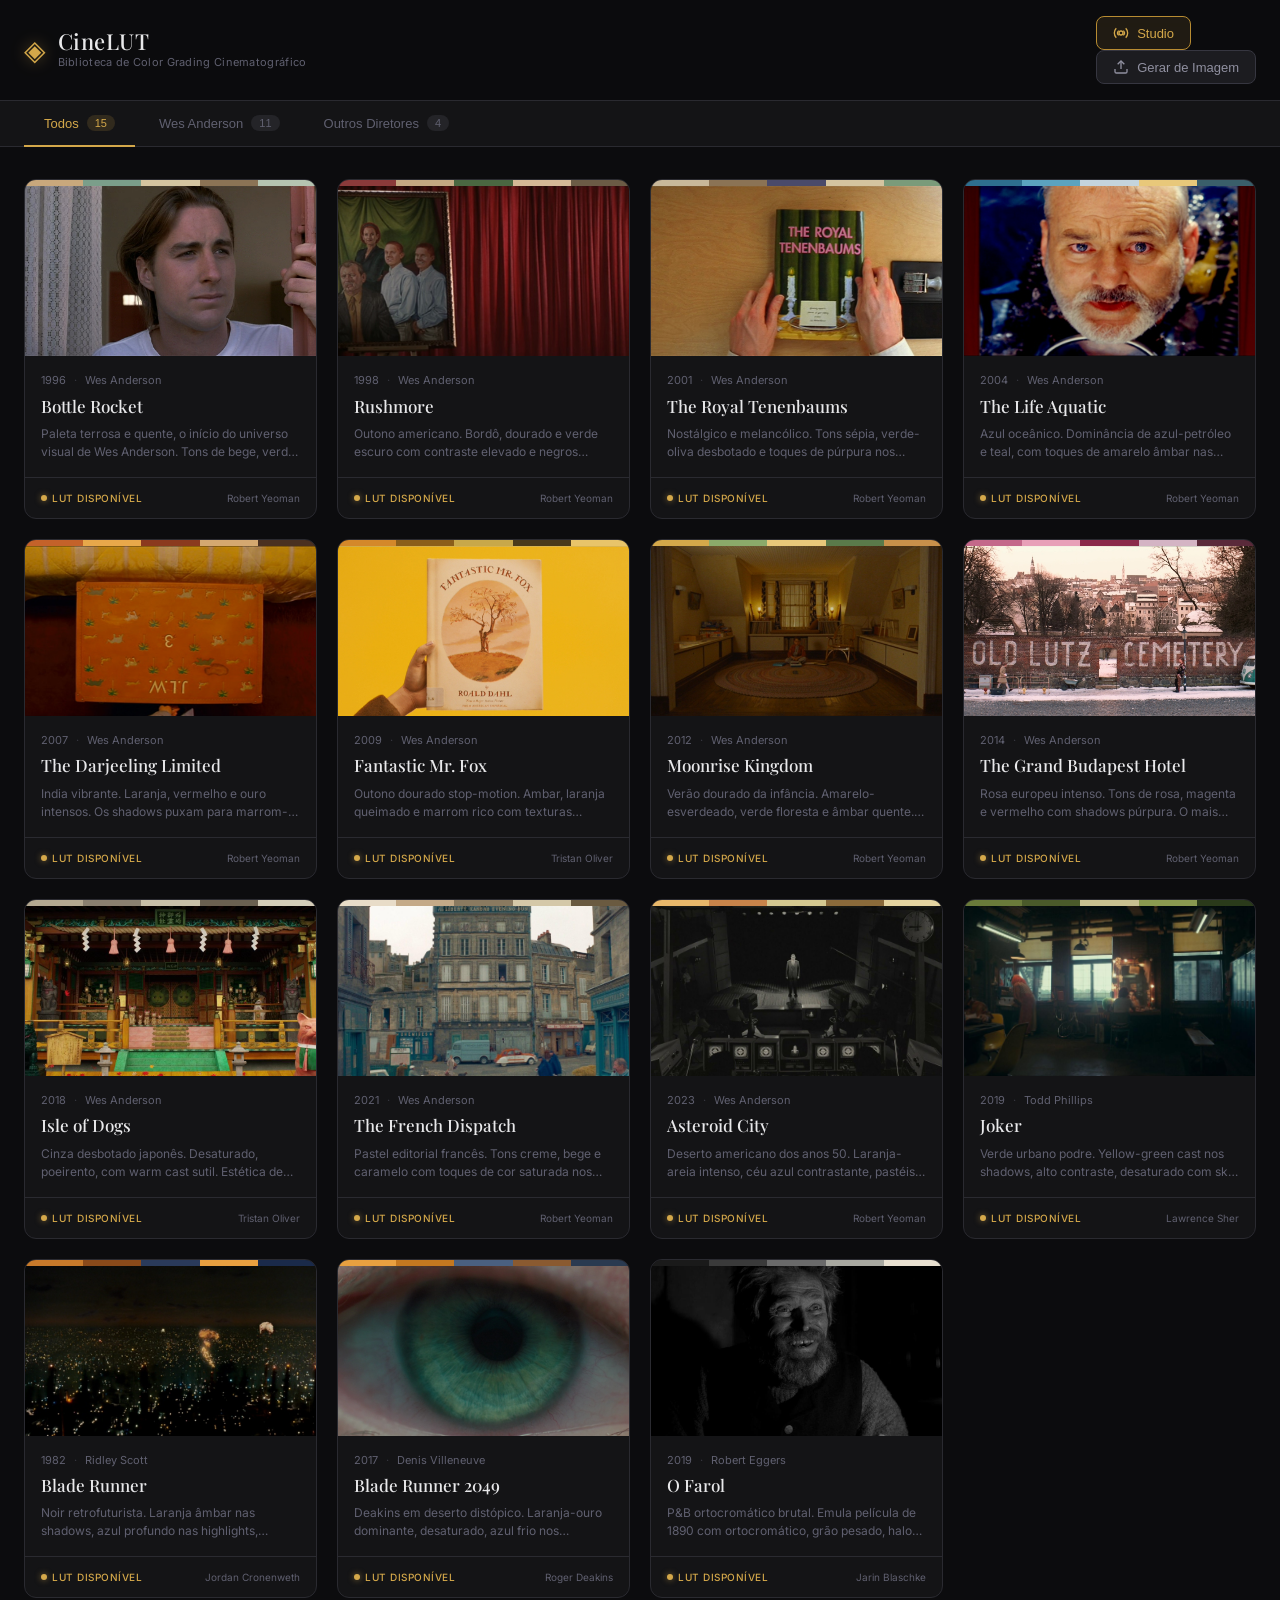
==== index.html @ 5b5d22fd "Add files via upload" ====
<!DOCTYPE html>
<html lang="pt-BR">
<head>
  <meta charset="UTF-8" />
  <meta name="viewport" content="width=device-width, initial-scale=1.0" />
  <title>CineLUT — Biblioteca de Color Grading</title>
  <link rel="preconnect" href="https://fonts.googleapis.com" />
  <link rel="preconnect" href="https://fonts.gstatic.com" crossorigin />
  <link href="https://fonts.googleapis.com/css2?family=Inter:wght@300;400;500;600&family=Playfair+Display:ital,wght@0,500;1,400&display=swap" rel="stylesheet" />
  <link rel="stylesheet" href="style.css" />
</head>
<body>

  <!-- HEADER -->
  <header class="site-header">
    <div class="header-inner">
      <div class="logo">
        <span class="logo-icon">◈</span>
        <div>
          <h1>CineLUT</h1>
          <p>Biblioteca de Color Grading Cinematográfico</p>
        </div>
      </div>
      <div class="header-actions">
        <button class="btn-studio" id="btnStudio" title="Abrir Custom Grade Studio">
          <svg width="16" height="16" viewBox="0 0 24 24" fill="none" stroke="currentColor" stroke-width="2"><circle cx="12" cy="12" r="3"/><path d="M19.07 4.93a10 10 0 0 1 0 14.14M4.93 4.93a10 10 0 0 0 0 14.14"/><path d="M15.54 8.46a5 5 0 0 1 0 7.07M8.46 8.46a5 5 0 0 0 0 7.07"/></svg>
          Studio
        </button>
        <button class="btn-upload" id="btnUpload" title="Gerar LUT a partir de imagem">
          <svg width="16" height="16" viewBox="0 0 24 24" fill="none" stroke="currentColor" stroke-width="2"><path d="M21 15v4a2 2 0 0 1-2 2H5a2 2 0 0 1-2-2v-4"/><polyline points="17 8 12 3 7 8"/><line x1="12" y1="3" x2="12" y2="15"/></svg>
          Gerar de Imagem
        </button>
      </div>
    </div>
  </header>

  <!-- FILTRO DE CATEGORIAS -->
  <nav class="cat-nav">
    <div class="cat-nav-inner">
      <button class="cat-btn active" data-cat="all">Todos <span class="count" id="count-all"></span></button>
      <button class="cat-btn" data-cat="wes-anderson">Wes Anderson <span class="count" id="count-wes-anderson"></span></button>
      <button class="cat-btn" data-cat="outros">Outros Diretores <span class="count" id="count-outros"></span></button>
    </div>
  </nav>

  <!-- GRID DE FILMES -->
  <main class="main-content">
    <div class="films-grid" id="filmsGrid"></div>
  </main>

  <!-- MODAL DE DETALHES DO FILME -->
  <div class="modal-overlay" id="modalOverlay">
    <div class="modal" id="modal">
      <button class="modal-close" id="modalClose">✕</button>

      <div class="modal-header">
        <div class="modal-meta">
          <span class="modal-year" id="modalYear"></span>
          <span class="modal-director" id="modalDirector"></span>
          <span class="modal-dp" id="modalDp"></span>
        </div>
        <h2 class="modal-title" id="modalTitle"></h2>
        <p class="modal-description" id="modalDescription"></p>
      </div>

      <div class="modal-body">
        <!-- Paleta de cores -->
        <div class="section">
          <h3 class="section-label">Paleta</h3>
          <div class="palette-strip" id="modalPalette"></div>
        </div>

        <!-- Preview do LUT -->
        <div class="section">
          <h3 class="section-label">Preview do LUT</h3>
          <div class="lut-preview-wrap">
            <canvas id="lutPreviewCanvas" width="640" height="180"></canvas>
            <p class="preview-hint">Gradiente de cor aplicado com o LUT</p>
          </div>
        </div>

        <!-- Stills -->
        <div class="section" id="stillsSection">
          <h3 class="section-label">Stills de Referência</h3>
          <div class="stills-grid" id="modalStills"></div>
          <label class="add-still-btn" id="addStillLabel">
            <svg width="14" height="14" viewBox="0 0 24 24" fill="none" stroke="currentColor" stroke-width="2"><line x1="12" y1="5" x2="12" y2="19"/><line x1="5" y1="12" x2="19" y2="12"/></svg>
            Adicionar Still
            <input type="file" id="addStillInput" accept="image/*" multiple style="display:none"/>
          </label>
        </div>

        <!-- Efeitos recomendados -->
        <div class="section" id="effectsSection" style="display:none">
          <h3 class="section-label">Efeitos Recomendados no Final Cut Pro</h3>
          <p class="effects-note">O LUT cuida das cores. Aplique esses efeitos por cima no FCP para replicar o look completo:</p>
          <div class="effects-list" id="modalEffects"></div>
        </div>

        <!-- Referência de vídeo -->
        <div class="section">
          <h3 class="section-label">Referência de Vídeo</h3>
          <a class="video-ref-link" id="modalVideoRef" href="#" target="_blank" rel="noopener">
            <svg width="16" height="16" viewBox="0 0 24 24" fill="none" stroke="currentColor" stroke-width="2"><polygon points="5 3 19 12 5 21 5 3"/></svg>
            Ver trailer / referência
          </a>
        </div>
      </div>

      <!-- Download -->
      <div class="modal-footer">
        <a class="btn-download" id="modalDownload" href="#" download>
          <svg width="16" height="16" viewBox="0 0 24 24" fill="none" stroke="currentColor" stroke-width="2"><path d="M21 15v4a2 2 0 0 1-2 2H5a2 2 0 0 1-2-2v-4"/><polyline points="7 10 12 15 17 10"/><line x1="12" y1="15" x2="12" y2="3"/></svg>
          Baixar LUT (.cube)
        </a>
        <p class="download-hint">Compatível com Final Cut Pro, DaVinci Resolve, Premiere Pro</p>
      </div>
    </div>
  </div>

  <!-- MODAL DE UPLOAD DE IMAGEM -->
  <div class="modal-overlay" id="uploadOverlay">
    <div class="modal modal-upload" id="uploadModal">
      <button class="modal-close" id="uploadClose">✕</button>
      <h2 class="modal-title">Gerar LUT de Imagem</h2>
      <p class="modal-description">Suba uma imagem de referência e gere um LUT baseado nas cores dela.</p>

      <div class="upload-zone" id="uploadZone">
        <svg width="40" height="40" viewBox="0 0 24 24" fill="none" stroke="currentColor" stroke-width="1.5"><path d="M21 15v4a2 2 0 0 1-2 2H5a2 2 0 0 1-2-2v-4"/><polyline points="17 8 12 3 7 8"/><line x1="12" y1="3" x2="12" y2="15"/></svg>
        <p>Arraste uma imagem ou <label class="inline-link" for="uploadInput">clique aqui</label></p>
        <input type="file" id="uploadInput" accept="image/*" style="display:none"/>
      </div>

      <div class="upload-preview" id="uploadPreview" style="display:none">
        <img id="uploadImg" alt="Referência" />
        <canvas id="uploadCanvas" width="400" height="100" style="display:none"></canvas>
        <div class="upload-info">
          <div class="palette-strip" id="uploadPalette"></div>
          <p class="upload-palette-label">Paleta extraída da imagem</p>
        </div>
      </div>

      <div class="upload-footer" id="uploadFooter" style="display:none">
        <input type="text" class="name-input" id="uploadName" placeholder="Nome do LUT (ex: meu-filme)" />
        <button class="btn-download" id="btnGenerateCustom">
          <svg width="16" height="16" viewBox="0 0 24 24" fill="none" stroke="currentColor" stroke-width="2"><path d="M21 15v4a2 2 0 0 1-2 2H5a2 2 0 0 1-2-2v-4"/><polyline points="7 10 12 15 17 10"/><line x1="12" y1="15" x2="12" y2="3"/></svg>
          Gerar e Baixar LUT
        </button>
      </div>
    </div>
  </div>

  <!-- ═══════════════════════════════════════════════════════════════
       CUSTOM GRADE STUDIO MODAL
       ═══════════════════════════════════════════════════════════════ -->
  <div class="modal-overlay" id="studioOverlay">
    <div class="modal modal-studio" id="studioModal">

      <!-- Close -->
      <button class="modal-close" id="studioClose">✕</button>

      <!-- Studio Header -->
      <div class="studio-header">
        <div class="studio-title-row">
          <span class="studio-icon">◈</span>
          <div>
            <h2 class="studio-title">Custom Grade Studio</h2>
            <p class="studio-subtitle">Crie seu próprio look cinematográfico</p>
          </div>
        </div>
      </div>

      <!-- Two-column body -->
      <div class="studio-body">

        <!-- ── LEFT: Canvas Preview (45%) ────────────────────────── -->
        <div class="studio-left">
          <div class="studio-preview-header">
            <div class="studio-view-tabs">
              <button class="studio-tab active" data-view="after">Graded</button>
              <button class="studio-tab" data-view="before">Original</button>
              <button class="studio-tab" data-view="split">Split</button>
            </div>
          </div>

          <div class="studio-canvas-wrap" id="studioCanvasWrap">
            <!-- Upload prompt shown before image -->
            <div class="studio-upload-prompt" id="studioUploadPrompt">
              <svg width="48" height="48" viewBox="0 0 24 24" fill="none" stroke="currentColor" stroke-width="1.2"><rect x="3" y="3" width="18" height="18" rx="2"/><circle cx="8.5" cy="8.5" r="1.5"/><polyline points="21 15 16 10 5 21"/></svg>
              <p>Faça upload de um frame de vídeo</p>
              <label class="studio-upload-btn" for="studioImageInput">Escolher Imagem</label>
              <input type="file" id="studioImageInput" accept="image/*" style="display:none"/>
            </div>

            <!-- Canvas (hidden until image loaded) -->
            <canvas id="studioCanvas" style="display:none"></canvas>

            <!-- Split drag handle -->
            <div class="studio-split-handle" id="studioSplitHandle" style="display:none">
              <div class="studio-split-line"></div>
              <div class="studio-split-grip">
                <svg width="14" height="14" viewBox="0 0 24 24" fill="none" stroke="currentColor" stroke-width="2"><line x1="5" y1="12" x2="19" y2="12"/><polyline points="12 5 19 12 12 19"/><polyline points="12 5 5 12 12 19"/></svg>
              </div>
            </div>
          </div>

          <!-- Change image link -->
          <div class="studio-change-row" id="studioChangeRow" style="display:none">
            <label class="studio-change-link" for="studioImageInput">
              <svg width="12" height="12" viewBox="0 0 24 24" fill="none" stroke="currentColor" stroke-width="2"><path d="M21 15v4a2 2 0 0 1-2 2H5a2 2 0 0 1-2-2v-4"/><polyline points="17 8 12 3 7 8"/><line x1="12" y1="3" x2="12" y2="15"/></svg>
              Trocar imagem
            </label>
            <span class="studio-image-name" id="studioImageName"></span>
          </div>
        </div>

        <!-- ── RIGHT: Controls Panel (55%) ───────────────────────── -->
        <div class="studio-right" id="studioRight">

          <!-- 1. Description -->
          <div class="studio-section">
            <div class="studio-section-label">Descreva o Look</div>
            <div class="studio-desc-row">
              <textarea
                id="studioDescInput"
                class="studio-textarea"
                placeholder='Ex: "quero tons quentes dourados com sombras frias e levemente desaturado"'
                rows="3"
              ></textarea>
              <button class="studio-analyze-btn" id="studioAnalyzeBtn">
                <svg width="14" height="14" viewBox="0 0 24 24" fill="none" stroke="currentColor" stroke-width="2"><circle cx="11" cy="11" r="8"/><path d="m21 21-4.35-4.35"/></svg>
                Analisar
              </button>
            </div>
            <div class="studio-analysis-tags" id="studioAnalysisTags" style="display:none"></div>
          </div>

          <!-- 2. Color Sliders -->
          <div class="studio-section">
            <div class="studio-section-label">Parâmetros de Cor</div>
            <div class="studio-sliders" id="studioSliders">
              <!-- Temperatura -->
              <div class="studio-slider-row">
                <div class="studio-slider-header">
                  <span class="studio-slider-label">Temperatura</span>
                  <span class="studio-slider-value" id="val-temperature">0.0</span>
                </div>
                <div class="studio-slider-track">
                  <div class="studio-slider-gradient" style="background: linear-gradient(to right, #4a8fff, #888, #ff8833)"></div>
                  <input type="range" class="studio-range" id="sl-temperature" min="-1" max="1" step="0.01" value="0" />
                </div>
              </div>
              <!-- Tint -->
              <div class="studio-slider-row">
                <div class="studio-slider-header">
                  <span class="studio-slider-label">Tint</span>
                  <span class="studio-slider-value" id="val-tint">0.0</span>
                </div>
                <div class="studio-slider-track">
                  <div class="studio-slider-gradient" style="background: linear-gradient(to right, #cc44cc, #888, #44cc88)"></div>
                  <input type="range" class="studio-range" id="sl-tint" min="-1" max="1" step="0.01" value="0" />
                </div>
              </div>
              <!-- Saturação -->
              <div class="studio-slider-row">
                <div class="studio-slider-header">
                  <span class="studio-slider-label">Saturação</span>
                  <span class="studio-slider-value" id="val-saturation">1.0</span>
                </div>
                <div class="studio-slider-track">
                  <div class="studio-slider-gradient" style="background: linear-gradient(to right, #777, #aaa, #ff4444)"></div>
                  <input type="range" class="studio-range" id="sl-saturation" min="0" max="2" step="0.01" value="1" />
                </div>
              </div>
              <!-- Contraste -->
              <div class="studio-slider-row">
                <div class="studio-slider-header">
                  <span class="studio-slider-label">Contraste</span>
                  <span class="studio-slider-value" id="val-contrast">0.0</span>
                </div>
                <div class="studio-slider-track">
                  <div class="studio-slider-gradient" style="background: linear-gradient(to right, #555, #888, #fff)"></div>
                  <input type="range" class="studio-range" id="sl-contrast" min="-1" max="1" step="0.01" value="0" />
                </div>
              </div>
              <!-- Exposição -->
              <div class="studio-slider-row">
                <div class="studio-slider-header">
                  <span class="studio-slider-label">Exposição</span>
                  <span class="studio-slider-value" id="val-exposure">0.0</span>
                </div>
                <div class="studio-slider-track">
                  <div class="studio-slider-gradient" style="background: linear-gradient(to right, #111, #555, #fff)"></div>
                  <input type="range" class="studio-range" id="sl-exposure" min="-2" max="2" step="0.01" value="0" />
                </div>
              </div>
            </div>
          </div>

          <!-- 3. Effects -->
          <div class="studio-section">
            <div class="studio-section-label">Efeitos</div>
            <div class="studio-effects-grid" id="studioEffectsGrid">
              <!-- Rendered by JS -->
            </div>
          </div>

          <!-- 4. FCP Recipe -->
          <div class="studio-section">
            <div class="studio-section-label">Receita FCP</div>
            <div class="studio-recipe-card" id="studioRecipeCard">
              <div class="studio-recipe-lut-row">
                <span class="studio-recipe-icon">🎬</span>
                <div>
                  <div class="studio-recipe-path">Aplicar LUT → Efeitos de Cor → LUT Personalizado</div>
                  <div class="studio-recipe-value">
                    <span id="recipeFileName">meu-grade.cube</span> | Intensidade: 100%
                  </div>
                </div>
              </div>
              <div class="studio-recipe-divider"></div>
              <div id="studioRecipeEffects">
                <p class="studio-recipe-empty">Ative efeitos acima para ver a receita completa.</p>
              </div>
            </div>
          </div>

          <!-- 5. Footer actions -->
          <div class="studio-footer">
            <div class="studio-footer-left">
              <input
                type="text"
                class="name-input"
                id="studioLutName"
                placeholder="Nome do LUT (ex: meu-grade)"
                value="meu-grade"
              />
            </div>
            <div class="studio-footer-right">
              <button class="studio-btn-secondary" id="studioCopyRecipe">
                <svg width="14" height="14" viewBox="0 0 24 24" fill="none" stroke="currentColor" stroke-width="2"><rect x="9" y="9" width="13" height="13" rx="2"/><path d="M5 15H4a2 2 0 0 1-2-2V4a2 2 0 0 1 2-2h9a2 2 0 0 1 2 2v1"/></svg>
                Copiar Receita
              </button>
              <button class="btn-download" id="studioDownloadLut">
                <svg width="14" height="14" viewBox="0 0 24 24" fill="none" stroke="currentColor" stroke-width="2"><path d="M21 15v4a2 2 0 0 1-2 2H5a2 2 0 0 1-2-2v-4"/><polyline points="7 10 12 15 17 10"/><line x1="12" y1="15" x2="12" y2="3"/></svg>
                Baixar LUT .cube
              </button>
            </div>
          </div>

        </div><!-- /studio-right -->
      </div><!-- /studio-body -->
    </div><!-- /modal-studio -->
  </div><!-- /studioOverlay -->

  <script src="data.js"></script>
  <script src="app.js"></script>
</body>
</html>
---- style.css ----
/* ─────────────────────────────────────────────────────────────────
   CineLUT — Estilos
   ───────────────────────────────────────────────────────────────── */

*, *::before, *::after { box-sizing: border-box; margin: 0; padding: 0; }

:root {
  --bg:        #0c0c0e;
  --surface:   #141416;
  --surface2:  #1c1c20;
  --surface3:  #242428;
  --border:    #2a2a30;
  --border2:   #363640;
  --text:      #e8e8ea;
  --text2:     #9090a0;
  --text3:     #606070;
  --accent:    #d4a84a;
  --accent2:   #b88c32;
  --red:       #c05050;
  --radius:    12px;
  --radius-sm: 8px;
  --transition: 0.18s ease;
}

html { scroll-behavior: smooth; }

body {
  background: var(--bg);
  color: var(--text);
  font-family: 'Inter', system-ui, sans-serif;
  font-size: 14px;
  line-height: 1.6;
  min-height: 100vh;
}

/* ── HEADER ─────────────────────────────────────────────────────── */
.site-header {
  position: sticky;
  top: 0;
  z-index: 100;
  background: rgba(12,12,14,0.92);
  backdrop-filter: blur(16px);
  border-bottom: 1px solid var(--border);
}

.header-inner {
  max-width: 1280px;
  margin: 0 auto;
  padding: 16px 24px;
  display: flex;
  align-items: center;
  justify-content: space-between;
  gap: 16px;
}

.logo {
  display: flex;
  align-items: center;
  gap: 12px;
}

.logo-icon {
  font-size: 28px;
  color: var(--accent);
  line-height: 1;
  filter: drop-shadow(0 0 8px rgba(212,168,74,0.4));
}

.logo h1 {
  font-family: 'Playfair Display', serif;
  font-size: 22px;
  font-weight: 500;
  letter-spacing: 0.5px;
  color: var(--text);
  line-height: 1.1;
}

.logo p {
  font-size: 11px;
  color: var(--text3);
  letter-spacing: 0.3px;
  margin-top: 1px;
}

.btn-upload {
  display: flex;
  align-items: center;
  gap: 8px;
  padding: 8px 16px;
  border-radius: var(--radius-sm);
  border: 1px solid var(--border2);
  background: var(--surface2);
  color: var(--text2);
  font-size: 13px;
  cursor: pointer;
  transition: all var(--transition);
}

.btn-upload:hover {
  border-color: var(--accent);
  color: var(--accent);
  background: rgba(212,168,74,0.06);
}

/* ── NAV CATEGORIAS ─────────────────────────────────────────────── */
.cat-nav {
  border-bottom: 1px solid var(--border);
  background: var(--surface);
}

.cat-nav-inner {
  max-width: 1280px;
  margin: 0 auto;
  padding: 0 24px;
  display: flex;
  gap: 4px;
}

.cat-btn {
  padding: 14px 20px;
  background: none;
  border: none;
  border-bottom: 2px solid transparent;
  color: var(--text3);
  font-size: 13px;
  font-weight: 500;
  cursor: pointer;
  transition: all var(--transition);
  display: flex;
  align-items: center;
  gap: 8px;
  white-space: nowrap;
  margin-bottom: -1px;
}

.cat-btn:hover {
  color: var(--text2);
}

.cat-btn.active {
  color: var(--accent);
  border-bottom-color: var(--accent);
}

.count {
  background: var(--surface3);
  border-radius: 20px;
  padding: 2px 8px;
  font-size: 11px;
  color: var(--text3);
}

.cat-btn.active .count {
  background: rgba(212,168,74,0.15);
  color: var(--accent);
}

/* ── GRID DE FILMES ─────────────────────────────────────────────── */
.main-content {
  max-width: 1280px;
  margin: 0 auto;
  padding: 32px 24px 64px;
}

.films-grid {
  display: grid;
  grid-template-columns: repeat(auto-fill, minmax(280px, 1fr));
  gap: 20px;
}

/* ── CARD DO FILME ──────────────────────────────────────────────── */
.film-card {
  background: var(--surface);
  border: 1px solid var(--border);
  border-radius: var(--radius);
  overflow: hidden;
  cursor: pointer;
  transition: all 0.22s ease;
  position: relative;
}

.film-card:hover {
  border-color: var(--border2);
  transform: translateY(-3px);
  box-shadow: 0 12px 40px rgba(0,0,0,0.5);
}

.film-card:hover .card-overlay {
  opacity: 1;
}

/* Barra de paleta no topo do card */
.card-palette {
  display: flex;
  height: 6px;
}

.card-palette span {
  flex: 1;
}

/* Still do card (ou gradient placeholder) */
.card-still {
  width: 100%;
  height: 170px;
  object-fit: cover;
  display: block;
  background: var(--surface2);
}

.card-still-placeholder {
  width: 100%;
  height: 170px;
  display: flex;
  align-items: center;
  justify-content: center;
  font-size: 11px;
  color: var(--text3);
  letter-spacing: 0.5px;
  position: relative;
  overflow: hidden;
}

.card-still-placeholder::before {
  content: '';
  position: absolute;
  inset: 0;
  background: var(--gradient);
  opacity: 0.35;
}

.card-still-placeholder span {
  position: relative;
  z-index: 1;
}

/* Overlay hover */
.card-overlay {
  position: absolute;
  top: 6px; /* abaixo da paleta */
  left: 0; right: 0;
  height: 170px;
  background: rgba(0,0,0,0.45);
  display: flex;
  align-items: center;
  justify-content: center;
  opacity: 0;
  transition: opacity var(--transition);
}

.card-overlay-text {
  border: 1px solid rgba(255,255,255,0.4);
  padding: 8px 20px;
  border-radius: 20px;
  font-size: 12px;
  color: white;
  letter-spacing: 0.5px;
}

/* Info do card */
.card-info {
  padding: 16px;
}

.card-year-dir {
  display: flex;
  align-items: center;
  gap: 8px;
  font-size: 11px;
  color: var(--text3);
  margin-bottom: 6px;
}

.card-year-dir .dot { color: var(--border2); }

.card-title {
  font-family: 'Playfair Display', serif;
  font-size: 17px;
  font-weight: 500;
  color: var(--text);
  margin-bottom: 8px;
  line-height: 1.25;
}

.card-desc {
  font-size: 12px;
  color: var(--text3);
  line-height: 1.5;
  display: -webkit-box;
  -webkit-line-clamp: 2;
  -webkit-box-orient: vertical;
  overflow: hidden;
}

.card-footer {
  padding: 12px 16px;
  border-top: 1px solid var(--border);
  display: flex;
  align-items: center;
  justify-content: space-between;
}

.card-lut-badge {
  font-size: 10px;
  color: var(--accent);
  letter-spacing: 0.5px;
  font-weight: 500;
  display: flex;
  align-items: center;
  gap: 5px;
}

.card-lut-badge::before {
  content: '';
  width: 6px; height: 6px;
  border-radius: 50%;
  background: var(--accent);
  box-shadow: 0 0 6px rgba(212,168,74,0.6);
}

.card-dp {
  font-size: 10px;
  color: var(--text3);
}

/* ── MODAL ──────────────────────────────────────────────────────── */
.modal-overlay {
  position: fixed;
  inset: 0;
  background: rgba(0,0,0,0.8);
  backdrop-filter: blur(8px);
  z-index: 200;
  display: flex;
  align-items: center;
  justify-content: center;
  padding: 20px;
  opacity: 0;
  pointer-events: none;
  transition: opacity 0.2s ease;
}

.modal-overlay.open {
  opacity: 1;
  pointer-events: all;
}

.modal {
  background: var(--surface);
  border: 1px solid var(--border2);
  border-radius: 16px;
  width: 100%;
  max-width: 720px;
  max-height: 90vh;
  overflow-y: auto;
  position: relative;
  transform: translateY(20px) scale(0.98);
  transition: transform 0.22s ease;
}

.modal-overlay.open .modal {
  transform: translateY(0) scale(1);
}

.modal::-webkit-scrollbar { width: 4px; }
.modal::-webkit-scrollbar-track { background: transparent; }
.modal::-webkit-scrollbar-thumb { background: var(--border2); border-radius: 2px; }

.modal-close {
  position: sticky;
  top: 16px;
  left: calc(100% - 52px);
  float: right;
  width: 36px; height: 36px;
  border-radius: 50%;
  border: 1px solid var(--border2);
  background: var(--surface2);
  color: var(--text3);
  font-size: 14px;
  cursor: pointer;
  display: flex;
  align-items: center;
  justify-content: center;
  z-index: 10;
  margin: 16px 16px 0 0;
  flex-shrink: 0;
  transition: all var(--transition);
}

.modal-close:hover {
  color: var(--text);
  border-color: var(--text3);
}

.modal-header {
  padding: 20px 28px 24px;
  border-bottom: 1px solid var(--border);
}

.modal-meta {
  display: flex;
  align-items: center;
  gap: 12px;
  font-size: 11px;
  color: var(--text3);
  margin-bottom: 10px;
}

.modal-meta span { display: flex; align-items: center; gap: 4px; }
.modal-meta span:not(:last-child)::after { content: '·'; color: var(--border2); margin-left: 12px; }

.modal-title {
  font-family: 'Playfair Display', serif;
  font-size: 26px;
  font-weight: 500;
  color: var(--text);
  margin-bottom: 10px;
  line-height: 1.2;
}

.modal-description {
  font-size: 13px;
  color: var(--text2);
  line-height: 1.65;
}

.modal-body {
  padding: 0 28px;
}

.section {
  padding: 24px 0;
  border-bottom: 1px solid var(--border);
}

.section:last-child { border-bottom: none; }

.section-label {
  font-size: 10px;
  font-weight: 600;
  letter-spacing: 1.2px;
  text-transform: uppercase;
  color: var(--text3);
  margin-bottom: 14px;
}

/* Paleta */
.palette-strip {
  display: flex;
  height: 52px;
  border-radius: var(--radius-sm);
  overflow: hidden;
  border: 1px solid var(--border);
}

.palette-strip span {
  flex: 1;
  transition: flex 0.2s ease;
}

.palette-strip span:hover { flex: 2; }

/* Preview do LUT */
.lut-preview-wrap {
  border-radius: var(--radius-sm);
  overflow: hidden;
  border: 1px solid var(--border);
}

#lutPreviewCanvas {
  display: block;
  width: 100%;
  height: auto;
}

.preview-hint {
  font-size: 11px;
  color: var(--text3);
  text-align: center;
  padding: 8px;
  background: var(--surface2);
  border-top: 1px solid var(--border);
}

/* Stills */
.stills-grid {
  display: grid;
  grid-template-columns: repeat(3, 1fr);
  gap: 10px;
  margin-bottom: 12px;
}

.stills-grid img {
  width: 100%;
  aspect-ratio: 16/9;
  object-fit: cover;
  border-radius: var(--radius-sm);
  border: 1px solid var(--border);
}

.add-still-btn {
  display: inline-flex;
  align-items: center;
  gap: 6px;
  font-size: 12px;
  color: var(--text3);
  cursor: pointer;
  padding: 8px 14px;
  border: 1px dashed var(--border2);
  border-radius: var(--radius-sm);
  transition: all var(--transition);
}

.add-still-btn:hover {
  color: var(--accent);
  border-color: var(--accent);
}

/* Link de vídeo */
.video-ref-link {
  display: inline-flex;
  align-items: center;
  gap: 10px;
  padding: 12px 18px;
  border-radius: var(--radius-sm);
  border: 1px solid var(--border2);
  color: var(--text2);
  text-decoration: none;
  font-size: 13px;
  transition: all var(--transition);
  background: var(--surface2);
}

.video-ref-link:hover {
  border-color: var(--accent);
  color: var(--accent);
  background: rgba(212,168,74,0.06);
}

/* Modal footer / download */
.modal-footer {
  padding: 24px 28px;
  border-top: 1px solid var(--border);
  display: flex;
  align-items: center;
  gap: 16px;
  background: var(--surface2);
  border-radius: 0 0 16px 16px;
}

.btn-download {
  display: inline-flex;
  align-items: center;
  gap: 8px;
  padding: 12px 24px;
  background: var(--accent);
  color: #1a1200;
  border-radius: var(--radius-sm);
  font-size: 13px;
  font-weight: 600;
  text-decoration: none;
  cursor: pointer;
  border: none;
  transition: all var(--transition);
  white-space: nowrap;
}

.btn-download:hover {
  background: #e8be5e;
  transform: translateY(-1px);
  box-shadow: 0 4px 16px rgba(212,168,74,0.3);
}

.download-hint {
  font-size: 11px;
  color: var(--text3);
  line-height: 1.4;
}

/* ── MODAL UPLOAD ────────────────────────────────────────────────── */
.modal-upload {
  max-width: 520px;
  padding: 32px;
}

.modal-upload .modal-title {
  margin-top: -8px;
  margin-bottom: 8px;
}

.modal-upload .modal-description {
  margin-bottom: 24px;
}

.upload-zone {
  border: 2px dashed var(--border2);
  border-radius: var(--radius);
  padding: 48px 32px;
  text-align: center;
  color: var(--text3);
  cursor: pointer;
  transition: all var(--transition);
  margin-bottom: 20px;
}

.upload-zone:hover, .upload-zone.drag-over {
  border-color: var(--accent);
  color: var(--accent);
  background: rgba(212,168,74,0.04);
}

.upload-zone svg { margin-bottom: 12px; opacity: 0.5; }
.upload-zone p { font-size: 13px; }

.inline-link {
  color: var(--accent);
  cursor: pointer;
  text-decoration: underline;
}

.upload-preview {
  margin-bottom: 20px;
}

.upload-preview img {
  width: 100%;
  max-height: 200px;
  object-fit: cover;
  border-radius: var(--radius-sm);
  border: 1px solid var(--border);
  margin-bottom: 12px;
}

.upload-info { }
.upload-info .palette-strip { height: 36px; margin-bottom: 6px; }
.upload-palette-label { font-size: 11px; color: var(--text3); }

.upload-footer {
  display: flex;
  gap: 12px;
  align-items: center;
}

.name-input {
  flex: 1;
  padding: 10px 14px;
  background: var(--surface2);
  border: 1px solid var(--border2);
  border-radius: var(--radius-sm);
  color: var(--text);
  font-size: 13px;
  outline: none;
  transition: border-color var(--transition);
}

.name-input:focus { border-color: var(--accent); }
.name-input::placeholder { color: var(--text3); }

/* ── RESPONSIVO ─────────────────────────────────────────────────── */
@media (max-width: 600px) {
  .header-inner { padding: 14px 16px; }
  .cat-nav-inner { padding: 0 16px; overflow-x: auto; }
  .main-content { padding: 20px 16px 48px; }
  .modal { margin: 0; border-radius: 16px 16px 0 0; align-self: flex-end; max-height: 85vh; }
  .modal-overlay { align-items: flex-end; padding: 0; }
  .modal-header, .modal-body, .modal-footer { padding-left: 20px; padding-right: 20px; }
  .stills-grid { grid-template-columns: repeat(2, 1fr); }
  .films-grid { grid-template-columns: 1fr 1fr; gap: 12px; }
}

@media (max-width: 400px) {
  .films-grid { grid-template-columns: 1fr; }
}

/* ── EFEITOS RECOMENDADOS ───────────────────────────────────────── */
.effects-note {
  font-size: 12px;
  color: var(--text3);
  margin-bottom: 14px;
  line-height: 1.5;
  padding: 10px 14px;
  background: rgba(212,168,74,0.06);
  border-left: 2px solid var(--accent);
  border-radius: 0 var(--radius-sm) var(--radius-sm) 0;
}

.effects-list {
  display: flex;
  flex-direction: column;
  gap: 10px;
}

.effect-row {
  background: var(--surface2);
  border: 1px solid var(--border);
  border-radius: var(--radius-sm);
  padding: 14px 16px;
  display: grid;
  grid-template-columns: auto 1fr auto;
  gap: 10px 16px;
  align-items: start;
}

.effect-icon {
  font-size: 18px;
  line-height: 1;
  margin-top: 1px;
}

.effect-body { }

.effect-name {
  font-size: 13px;
  font-weight: 500;
  color: var(--text);
  margin-bottom: 3px;
}

.effect-param {
  font-size: 11px;
  color: var(--text3);
}

.effect-note {
  font-size: 11px;
  color: var(--text3);
  line-height: 1.45;
  margin-top: 5px;
  font-style: italic;
}

.effect-value {
  background: var(--surface3);
  border: 1px solid var(--border2);
  border-radius: 6px;
  padding: 4px 10px;
  font-size: 12px;
  font-weight: 600;
  color: var(--accent);
  white-space: nowrap;
  font-family: 'SF Mono', 'Fira Code', monospace;
  letter-spacing: 0.3px;
}

/* ── UTILITÁRIOS ────────────────────────────────────────────────── */
.hidden { display: none !important; }

@keyframes fadeIn {
  from { opacity: 0; transform: translateY(10px); }
  to   { opacity: 1; transform: translateY(0); }
}

.film-card {
  animation: fadeIn 0.3s ease both;
}

/* ══════════════════════════════════════════════════════════════════
   CUSTOM GRADE STUDIO
   ══════════════════════════════════════════════════════════════════ */

/* ── Studio trigger button ──────────────────────────────────────── */
.btn-studio {
  display: flex;
  align-items: center;
  gap: 8px;
  padding: 8px 16px;
  border-radius: var(--radius-sm);
  border: 1px solid var(--accent2);
  background: rgba(212,168,74,0.10);
  color: var(--accent);
  font-size: 13px;
  font-weight: 500;
  cursor: pointer;
  transition: all var(--transition);
}

.btn-studio:hover {
  background: rgba(212,168,74,0.18);
  border-color: var(--accent);
  box-shadow: 0 0 12px rgba(212,168,74,0.25);
}

/* ── Studio modal shell ─────────────────────────────────────────── */
.modal-studio {
  max-width: 1100px;
  max-height: 92vh;
  width: 100%;
  display: flex;
  flex-direction: column;
  overflow: hidden;
  padding: 0;
}

/* ── Studio header ──────────────────────────────────────────────── */
.studio-header {
  padding: 20px 24px 16px;
  border-bottom: 1px solid var(--border);
  flex-shrink: 0;
}

.studio-title-row {
  display: flex;
  align-items: center;
  gap: 14px;
}

.studio-icon {
  font-size: 28px;
  color: var(--accent);
  filter: drop-shadow(0 0 8px rgba(212,168,74,0.45));
  line-height: 1;
}

.studio-title {
  font-family: 'Playfair Display', serif;
  font-size: 22px;
  font-weight: 500;
  color: var(--text);
  line-height: 1.1;
  margin: 0;
}

.studio-subtitle {
  font-size: 12px;
  color: var(--text3);
  margin: 2px 0 0;
}

/* ── Two-column body ────────────────────────────────────────────── */
.studio-body {
  display: flex;
  flex: 1;
  overflow: hidden;
}

/* ── LEFT COLUMN ────────────────────────────────────────────────── */
.studio-left {
  width: 45%;
  flex-shrink: 0;
  border-right: 1px solid var(--border);
  display: flex;
  flex-direction: column;
  background: var(--bg);
}

.studio-preview-header {
  padding: 12px 14px;
  border-bottom: 1px solid var(--border);
  flex-shrink: 0;
}

.studio-view-tabs {
  display: flex;
  gap: 4px;
}

.studio-tab {
  padding: 5px 14px;
  border-radius: 6px;
  border: 1px solid transparent;
  background: none;
  color: var(--text3);
  font-size: 12px;
  cursor: pointer;
  transition: all var(--transition);
}

.studio-tab:hover {
  color: var(--text2);
  border-color: var(--border);
}

.studio-tab.active {
  background: var(--surface2);
  border-color: var(--border2);
  color: var(--accent);
}

/* Canvas area */
.studio-canvas-wrap {
  flex: 1;
  position: relative;
  overflow: hidden;
  display: flex;
  align-items: center;
  justify-content: center;
  background: #080809;
  min-height: 240px;
}

#studioCanvas {
  max-width: 100%;
  max-height: 100%;
  display: block;
  object-fit: contain;
}

/* Upload prompt */
.studio-upload-prompt {
  display: flex;
  flex-direction: column;
  align-items: center;
  gap: 12px;
  color: var(--text3);
  text-align: center;
  padding: 32px;
}

.studio-upload-prompt svg {
  opacity: 0.35;
  color: var(--accent);
}

.studio-upload-prompt p {
  font-size: 13px;
  color: var(--text3);
}

.studio-upload-btn {
  display: inline-flex;
  align-items: center;
  gap: 8px;
  padding: 8px 20px;
  border-radius: var(--radius-sm);
  border: 1px solid var(--border2);
  background: var(--surface2);
  color: var(--text2);
  font-size: 12px;
  cursor: pointer;
  transition: all var(--transition);
}

.studio-upload-btn:hover {
  border-color: var(--accent);
  color: var(--accent);
  background: rgba(212,168,74,0.06);
}

/* Split handle */
.studio-split-handle {
  position: absolute;
  top: 0;
  bottom: 0;
  width: 2px;
  background: var(--accent);
  cursor: ew-resize;
  z-index: 10;
  transform: translateX(-50%);
}

.studio-split-line {
  position: absolute;
  top: 0;
  bottom: 0;
  left: 0;
  width: 2px;
  background: var(--accent);
  box-shadow: 0 0 8px rgba(212,168,74,0.6);
}

.studio-split-grip {
  position: absolute;
  top: 50%;
  left: 50%;
  transform: translate(-50%, -50%);
  width: 28px;
  height: 28px;
  border-radius: 50%;
  background: var(--accent);
  color: #1a1200;
  display: flex;
  align-items: center;
  justify-content: center;
  box-shadow: 0 2px 8px rgba(0,0,0,0.5);
}

/* Change image row */
.studio-change-row {
  padding: 8px 14px;
  display: flex;
  align-items: center;
  justify-content: space-between;
  border-top: 1px solid var(--border);
  flex-shrink: 0;
}

.studio-change-link {
  display: flex;
  align-items: center;
  gap: 6px;
  font-size: 11px;
  color: var(--text3);
  cursor: pointer;
  transition: color var(--transition);
}

.studio-change-link:hover { color: var(--accent); }

.studio-image-name {
  font-size: 11px;
  color: var(--text3);
  max-width: 160px;
  overflow: hidden;
  text-overflow: ellipsis;
  white-space: nowrap;
}

/* ── RIGHT COLUMN ───────────────────────────────────────────────── */
.studio-right {
  flex: 1;
  overflow-y: auto;
  display: flex;
  flex-direction: column;
}

.studio-right::-webkit-scrollbar { width: 4px; }
.studio-right::-webkit-scrollbar-track { background: transparent; }
.studio-right::-webkit-scrollbar-thumb { background: var(--border2); border-radius: 2px; }

/* Studio sections */
.studio-section {
  padding: 18px 20px;
  border-bottom: 1px solid var(--border);
}

.studio-section-label {
  font-size: 10px;
  font-weight: 600;
  letter-spacing: 1.2px;
  text-transform: uppercase;
  color: var(--text3);
  margin-bottom: 12px;
}

/* Description input */
.studio-desc-row {
  display: flex;
  flex-direction: column;
  gap: 8px;
}

.studio-textarea {
  width: 100%;
  padding: 10px 12px;
  background: var(--surface2);
  border: 1px solid var(--border2);
  border-radius: var(--radius-sm);
  color: var(--text);
  font-size: 13px;
  font-family: inherit;
  line-height: 1.5;
  resize: vertical;
  min-height: 70px;
  outline: none;
  transition: border-color var(--transition);
}

.studio-textarea:focus { border-color: var(--accent); }
.studio-textarea::placeholder { color: var(--text3); }

.studio-analyze-btn {
  display: flex;
  align-items: center;
  justify-content: center;
  gap: 7px;
  padding: 9px 18px;
  border-radius: var(--radius-sm);
  border: 1px solid var(--accent2);
  background: rgba(212,168,74,0.10);
  color: var(--accent);
  font-size: 13px;
  font-weight: 500;
  cursor: pointer;
  transition: all var(--transition);
  align-self: flex-end;
}

.studio-analyze-btn:hover {
  background: rgba(212,168,74,0.18);
  box-shadow: 0 0 12px rgba(212,168,74,0.2);
}

/* Analysis tags */
.studio-analysis-tags {
  display: flex;
  flex-wrap: wrap;
  gap: 6px;
  margin-top: 10px;
  padding: 10px 12px;
  background: rgba(212,168,74,0.05);
  border: 1px solid rgba(212,168,74,0.15);
  border-radius: var(--radius-sm);
}

.studio-tag {
  display: inline-flex;
  align-items: center;
  gap: 4px;
  padding: 3px 8px;
  border-radius: 12px;
  font-size: 11px;
  background: var(--surface3);
  border: 1px solid var(--border2);
  color: var(--text2);
}

.studio-tag.tag-warm   { border-color: rgba(255,140,50,0.4);  color: #ff8c32; background: rgba(255,140,50,0.08); }
.studio-tag.tag-cool   { border-color: rgba(80,140,255,0.4);  color: #508cff; background: rgba(80,140,255,0.08); }
.studio-tag.tag-sat    { border-color: rgba(255,80,80,0.4);   color: #ff5050; background: rgba(255,80,80,0.08); }
.studio-tag.tag-desat  { border-color: rgba(150,150,150,0.4); color: #969696; background: rgba(150,150,150,0.08); }
.studio-tag.tag-fx     { border-color: rgba(212,168,74,0.4);  color: var(--accent); background: rgba(212,168,74,0.08); }
.studio-tag.tag-dark   { border-color: rgba(100,100,200,0.4); color: #8080cc; background: rgba(100,100,200,0.08); }
.studio-tag.tag-bright { border-color: rgba(255,220,100,0.4); color: #ffdc64; background: rgba(255,220,100,0.08); }

/* ── Color sliders ──────────────────────────────────────────────── */
.studio-sliders {
  display: flex;
  flex-direction: column;
  gap: 14px;
}

.studio-slider-row {}

.studio-slider-header {
  display: flex;
  justify-content: space-between;
  align-items: center;
  margin-bottom: 6px;
}

.studio-slider-label {
  font-size: 12px;
  color: var(--text2);
}

.studio-slider-value {
  font-size: 11px;
  font-family: 'SF Mono', 'Fira Code', monospace;
  color: var(--accent);
  background: var(--surface3);
  border: 1px solid var(--border);
  padding: 2px 7px;
  border-radius: 4px;
  min-width: 40px;
  text-align: center;
}

.studio-slider-track {
  position: relative;
  height: 22px;
  display: flex;
  align-items: center;
}

.studio-slider-gradient {
  position: absolute;
  inset: 0;
  border-radius: 11px;
  height: 6px;
  top: 50%;
  transform: translateY(-50%);
  opacity: 0.4;
}

.studio-range {
  -webkit-appearance: none;
  appearance: none;
  width: 100%;
  height: 6px;
  background: transparent;
  border-radius: 11px;
  cursor: pointer;
  position: relative;
  z-index: 1;
  outline: none;
}

.studio-range::-webkit-slider-runnable-track {
  height: 6px;
  background: var(--surface3);
  border-radius: 11px;
  border: 1px solid var(--border2);
}

.studio-range::-webkit-slider-thumb {
  -webkit-appearance: none;
  width: 16px;
  height: 16px;
  border-radius: 50%;
  background: var(--accent);
  border: 2px solid #1a1200;
  margin-top: -5px;
  box-shadow: 0 0 6px rgba(212,168,74,0.5);
  transition: box-shadow var(--transition);
}

.studio-range::-webkit-slider-thumb:hover {
  box-shadow: 0 0 10px rgba(212,168,74,0.7);
}

.studio-range::-moz-range-track {
  height: 6px;
  background: var(--surface3);
  border-radius: 11px;
  border: 1px solid var(--border2);
}

.studio-range::-moz-range-thumb {
  width: 16px;
  height: 16px;
  border-radius: 50%;
  background: var(--accent);
  border: 2px solid #1a1200;
  box-shadow: 0 0 6px rgba(212,168,74,0.5);
  cursor: pointer;
}

/* ── Effects grid ───────────────────────────────────────────────── */
.studio-effects-grid {
  display: flex;
  flex-direction: column;
  gap: 8px;
}

.studio-effect-card {
  background: var(--surface2);
  border: 1px solid var(--border);
  border-radius: var(--radius-sm);
  overflow: hidden;
  transition: border-color var(--transition);
}

.studio-effect-card.active {
  border-color: rgba(212,168,74,0.3);
}

.studio-effect-header {
  display: flex;
  align-items: center;
  gap: 10px;
  padding: 10px 12px;
  cursor: pointer;
  user-select: none;
}

.studio-effect-toggle {
  width: 32px;
  height: 18px;
  border-radius: 9px;
  background: var(--surface3);
  border: 1px solid var(--border2);
  position: relative;
  transition: all var(--transition);
  flex-shrink: 0;
}

.studio-effect-toggle::after {
  content: '';
  position: absolute;
  width: 12px;
  height: 12px;
  border-radius: 50%;
  background: var(--text3);
  top: 2px;
  left: 2px;
  transition: all var(--transition);
}

.studio-effect-card.active .studio-effect-toggle {
  background: rgba(212,168,74,0.25);
  border-color: var(--accent2);
}

.studio-effect-card.active .studio-effect-toggle::after {
  background: var(--accent);
  left: 16px;
}

.studio-effect-emoji {
  font-size: 16px;
  line-height: 1;
}

.studio-effect-name {
  flex: 1;
  font-size: 13px;
  font-weight: 500;
  color: var(--text);
}

.studio-effect-note-badge {
  font-size: 10px;
  color: var(--text3);
  font-style: italic;
  max-width: 140px;
  overflow: hidden;
  text-overflow: ellipsis;
  white-space: nowrap;
  display: none;
}

.studio-effect-card.active .studio-effect-note-badge {
  display: block;
}

/* Effect params (shown when active) */
.studio-effect-params {
  display: none;
  padding: 4px 12px 12px 52px;
  flex-direction: column;
  gap: 10px;
  border-top: 1px solid var(--border);
}

.studio-effect-card.active .studio-effect-params {
  display: flex;
}

.studio-effect-param-row {}

.studio-effect-param-header {
  display: flex;
  justify-content: space-between;
  margin-bottom: 5px;
}

.studio-effect-param-label {
  font-size: 11px;
  color: var(--text3);
}

.studio-effect-param-value {
  font-size: 11px;
  font-family: 'SF Mono', 'Fira Code', monospace;
  color: var(--accent);
}

.studio-effect-range {
  -webkit-appearance: none;
  appearance: none;
  width: 100%;
  height: 5px;
  background: var(--surface3);
  border-radius: 5px;
  border: 1px solid var(--border2);
  cursor: pointer;
  outline: none;
}

.studio-effect-range::-webkit-slider-thumb {
  -webkit-appearance: none;
  width: 13px;
  height: 13px;
  border-radius: 50%;
  background: var(--accent);
  border: 2px solid #1a1200;
  box-shadow: 0 0 5px rgba(212,168,74,0.4);
}

.studio-effect-range::-moz-range-thumb {
  width: 13px;
  height: 13px;
  border-radius: 50%;
  background: var(--accent);
  border: 2px solid #1a1200;
  cursor: pointer;
}

/* ── FCP Recipe card ────────────────────────────────────────────── */
.studio-recipe-card {
  background: var(--surface2);
  border: 1px solid var(--border);
  border-radius: var(--radius-sm);
  overflow: hidden;
}

.studio-recipe-lut-row {
  display: flex;
  gap: 12px;
  align-items: flex-start;
  padding: 14px 14px 12px;
  background: rgba(212,168,74,0.04);
}

.studio-recipe-icon {
  font-size: 18px;
  line-height: 1;
  margin-top: 1px;
  flex-shrink: 0;
}

.studio-recipe-path {
  font-size: 11px;
  color: var(--text3);
  margin-bottom: 3px;
}

.studio-recipe-value {
  font-size: 12px;
  font-weight: 500;
  color: var(--accent);
  font-family: 'SF Mono', 'Fira Code', monospace;
}

.studio-recipe-divider {
  height: 1px;
  background: var(--border);
}

#studioRecipeEffects {
  padding: 10px;
  display: flex;
  flex-direction: column;
  gap: 1px;
}

.studio-recipe-empty {
  font-size: 12px;
  color: var(--text3);
  text-align: center;
  padding: 12px;
  font-style: italic;
}

.studio-recipe-fx-row {
  display: flex;
  align-items: flex-start;
  gap: 10px;
  padding: 9px 4px;
  border-bottom: 1px solid var(--border);
}

.studio-recipe-fx-row:last-child { border-bottom: none; }

.studio-recipe-fx-icon {
  font-size: 14px;
  line-height: 1.2;
  flex-shrink: 0;
}

.studio-recipe-fx-body {
  flex: 1;
  min-width: 0;
}

.studio-recipe-fx-name {
  font-size: 12px;
  font-weight: 500;
  color: var(--text);
  margin-bottom: 1px;
}

.studio-recipe-fx-fcp {
  font-size: 10px;
  color: var(--text3);
  margin-bottom: 3px;
}

.studio-recipe-fx-params {
  display: flex;
  flex-wrap: wrap;
  gap: 4px;
}

.studio-recipe-fx-param-chip {
  font-size: 10px;
  font-family: 'SF Mono', 'Fira Code', monospace;
  background: var(--surface3);
  border: 1px solid var(--border2);
  border-radius: 4px;
  padding: 1px 6px;
  color: var(--accent);
}

/* ── Studio footer ──────────────────────────────────────────────── */
.studio-footer {
  display: flex;
  align-items: center;
  justify-content: space-between;
  gap: 12px;
  padding: 16px 20px;
  border-top: 1px solid var(--border);
  background: var(--surface2);
  flex-shrink: 0;
}

.studio-footer-left {
  flex: 1;
  max-width: 200px;
}

.studio-footer-right {
  display: flex;
  gap: 10px;
  align-items: center;
}

.studio-btn-secondary {
  display: inline-flex;
  align-items: center;
  gap: 7px;
  padding: 10px 16px;
  border-radius: var(--radius-sm);
  border: 1px solid var(--border2);
  background: var(--surface3);
  color: var(--text2);
  font-size: 12px;
  cursor: pointer;
  transition: all var(--transition);
  white-space: nowrap;
}

.studio-btn-secondary:hover {
  border-color: var(--accent);
  color: var(--accent);
  background: rgba(212,168,74,0.07);
}

/* Copy toast */
.studio-toast {
  position: fixed;
  bottom: 28px;
  left: 50%;
  transform: translateX(-50%) translateY(20px);
  background: var(--surface3);
  border: 1px solid var(--accent2);
  color: var(--accent);
  font-size: 13px;
  padding: 10px 20px;
  border-radius: 8px;
  opacity: 0;
  pointer-events: none;
  transition: all 0.25s ease;
  z-index: 999;
}

.studio-toast.show {
  opacity: 1;
  transform: translateX(-50%) translateY(0);
}

/* ── Responsive ─────────────────────────────────────────────────── */
@media (max-width: 760px) {
  .modal-studio { max-height: 95vh; }

  .studio-body {
    flex-direction: column;
    overflow-y: auto;
  }

  .studio-left {
    width: 100%;
    border-right: none;
    border-bottom: 1px solid var(--border);
  }

  .studio-canvas-wrap { min-height: 200px; }

  .studio-right { overflow-y: visible; }

  .studio-footer {
    flex-direction: column;
    align-items: stretch;
  }

  .studio-footer-left { max-width: 100%; }

  .studio-footer-right {
    flex-direction: column;
  }
}
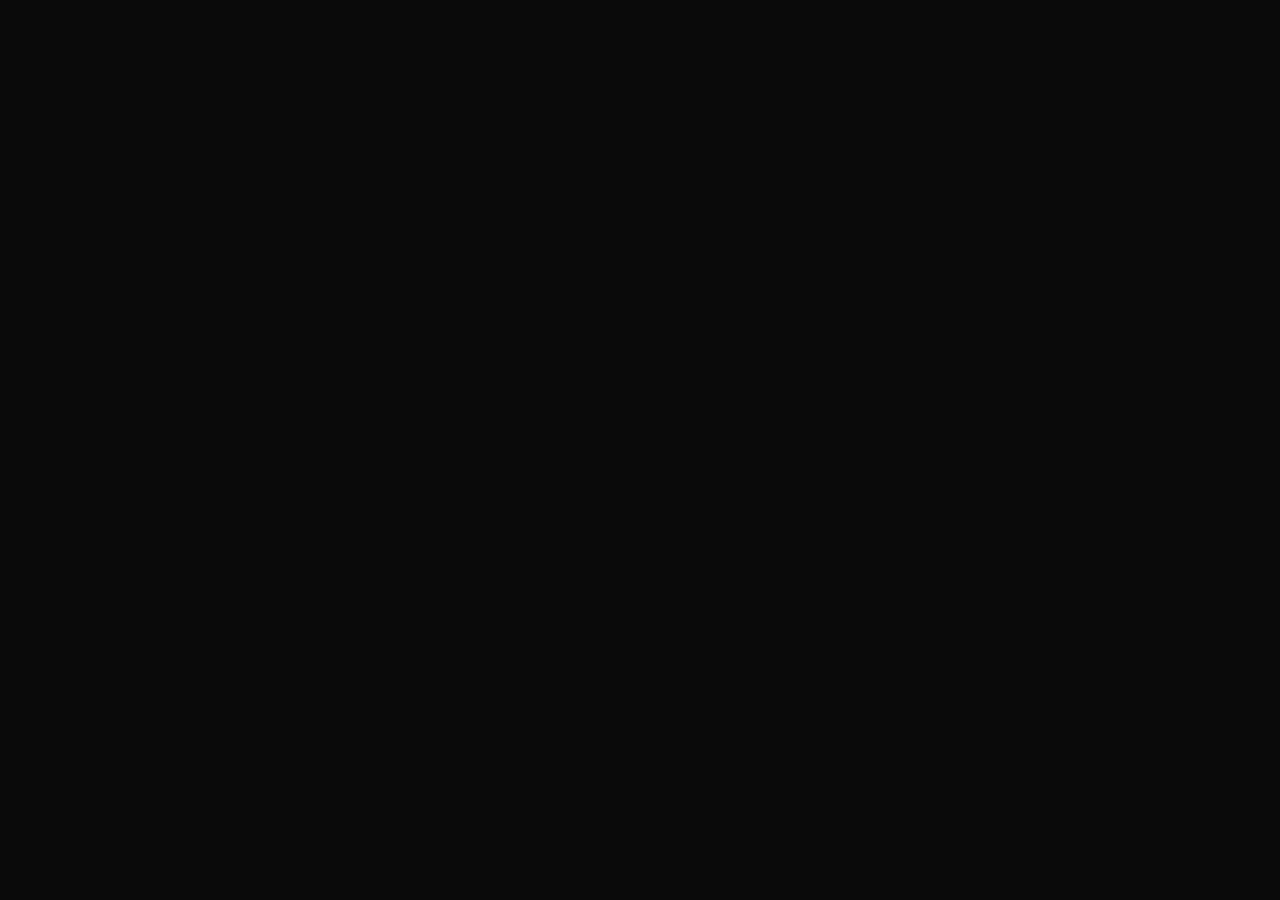
==== commit 23c57b79: "Add files via upload" ====
--- a/index.html
+++ b/index.html
@@ -1,359 +1,118 @@
-<!DOCTYPE html>
+<!doctype html>
 <html lang="pt-BR">
 <head>
-  <meta charset="UTF-8" />
-  <meta name="viewport" content="width=device-width, initial-scale=1.0" />
-  <title>CineLUT — Biblioteca de Color Grading</title>
-  <link rel="preconnect" href="https://fonts.googleapis.com" />
-  <link rel="preconnect" href="https://fonts.gstatic.com" crossorigin />
-  <link href="https://fonts.googleapis.com/css2?family=Inter:wght@300;400;500;600&family=Playfair+Display:ital,wght@0,500;1,400&display=swap" rel="stylesheet" />
-  <link rel="stylesheet" href="style.css" />
+<meta charset="utf-8" />
+<meta name="viewport" content="width=device-width,initial-scale=1" />
+<title>grading.com — Biblioteca de Color Grading Cinematográfico</title>
+<link rel="preconnect" href="https://fonts.googleapis.com" />
+<link rel="preconnect" href="https://fonts.gstatic.com" crossorigin />
+<link href="https://fonts.googleapis.com/css2?family=Inter+Tight:wght@400;500;600;700&family=Inter:wght@400;450;500&family=JetBrains+Mono:wght@400;500&family=Instrument+Serif:ital@0;1&display=swap" rel="stylesheet" />
+<link rel="stylesheet" href="styles.css" />
+
+<template id="__bundler_thumbnail">
+<svg viewBox="0 0 120 120" xmlns="http://www.w3.org/2000/svg">
+  <rect width="120" height="120" fill="#0a0a0a"/>
+  <rect x="36" y="36" width="48" height="48" rx="6" fill="url(#g)"/>
+  <defs>
+    <linearGradient id="g" x1="0" x2="1" y1="0" y2="1">
+      <stop offset="0" stop-color="#3aa8c7"/>
+      <stop offset="1" stop-color="#e88a4a"/>
+    </linearGradient>
+  </defs>
+</svg>
+</template>
 </head>
 <body>
+<div id="app"></div>
 
-  <!-- HEADER -->
-  <header class="site-header">
-    <div class="header-inner">
-      <div class="logo">
-        <span class="logo-icon">◈</span>
-        <div>
-          <h1>CineLUT</h1>
-          <p>Biblioteca de Color Grading Cinematográfico</p>
-        </div>
-      </div>
-      <div class="header-actions">
-        <button class="btn-studio" id="btnStudio" title="Abrir Custom Grade Studio">
-          <svg width="16" height="16" viewBox="0 0 24 24" fill="none" stroke="currentColor" stroke-width="2"><circle cx="12" cy="12" r="3"/><path d="M19.07 4.93a10 10 0 0 1 0 14.14M4.93 4.93a10 10 0 0 0 0 14.14"/><path d="M15.54 8.46a5 5 0 0 1 0 7.07M8.46 8.46a5 5 0 0 0 0 7.07"/></svg>
-          Studio
-        </button>
-        <button class="btn-upload" id="btnUpload" title="Gerar LUT a partir de imagem">
-          <svg width="16" height="16" viewBox="0 0 24 24" fill="none" stroke="currentColor" stroke-width="2"><path d="M21 15v4a2 2 0 0 1-2 2H5a2 2 0 0 1-2-2v-4"/><polyline points="17 8 12 3 7 8"/><line x1="12" y1="3" x2="12" y2="15"/></svg>
-          Gerar de Imagem
-        </button>
-      </div>
-    </div>
-  </header>
+<script src="https://unpkg.com/react@18.3.1/umd/react.development.js" integrity="sha384-hD6/rw4ppMLGNu3tX5cjIb+uRZ7UkRJ6BPkLpg4hAu/6onKUg4lLsHAs9EBPT82L" crossorigin="anonymous"></script>
+<script src="https://unpkg.com/react-dom@18.3.1/umd/react-dom.development.js" integrity="sha384-u6aeetuaXnQ38mYT8rp6sbXaQe3NL9t+IBXmnYxwkUI2Hw4bsp2Wvmx4yRQF1uAm" crossorigin="anonymous"></script>
+<script src="https://unpkg.com/@babel/standalone@7.29.0/babel.min.js" integrity="sha384-m08KidiNqLdpJqLq95G/LEi8Qvjl/xUYll3QILypMoQ65QorJ9Lvtp2RXYGBFj1y" crossorigin="anonymous"></script>
 
-  <!-- FILTRO DE CATEGORIAS -->
-  <nav class="cat-nav">
-    <div class="cat-nav-inner">
-      <button class="cat-btn active" data-cat="all">Todos <span class="count" id="count-all"></span></button>
-      <button class="cat-btn" data-cat="wes-anderson">Wes Anderson <span class="count" id="count-wes-anderson"></span></button>
-      <button class="cat-btn" data-cat="outros">Outros Diretores <span class="count" id="count-outros"></span></button>
-    </div>
-  </nav>
+<script type="text/babel" src="tweaks-panel.jsx"></script>
+<script type="text/babel" src="components.jsx"></script>
+<script type="text/babel" src="sections.jsx"></script>
 
-  <!-- GRID DE FILMES -->
-  <main class="main-content">
-    <div class="films-grid" id="filmsGrid"></div>
-  </main>
+<script type="text/babel">
+const TWEAK_DEFAULTS = /*EDITMODE-BEGIN*/{
+  "accent": "orange",
+  "density": "comfy",
+  "animations": true,
+  "typePair": "inter-tight"
+}/*EDITMODE-END*/;
 
-  <!-- MODAL DE DETALHES DO FILME -->
-  <div class="modal-overlay" id="modalOverlay">
-    <div class="modal" id="modal">
-      <button class="modal-close" id="modalClose">✕</button>
+function App() {
+  const [t, setTweak] = useTweaks(TWEAK_DEFAULTS);
 
-      <div class="modal-header">
-        <div class="modal-meta">
-          <span class="modal-year" id="modalYear"></span>
-          <span class="modal-director" id="modalDirector"></span>
-          <span class="modal-dp" id="modalDp"></span>
-        </div>
-        <h2 class="modal-title" id="modalTitle"></h2>
-        <p class="modal-description" id="modalDescription"></p>
-      </div>
+  // Apply tweaks to :root
+  React.useEffect(() => {
+    const r = document.documentElement;
+    if (t.accent === "orange") r.style.setProperty("--accent", "oklch(0.74 0.14 50)");
+    else if (t.accent === "teal") r.style.setProperty("--accent", "oklch(0.74 0.11 200)");
+    else if (t.accent === "crimson") r.style.setProperty("--accent", "oklch(0.68 0.16 18)");
+    else if (t.accent === "lime") r.style.setProperty("--accent", "oklch(0.82 0.14 128)");
 
-      <div class="modal-body">
-        <!-- Paleta de cores -->
-        <div class="section">
-          <h3 class="section-label">Paleta</h3>
-          <div class="palette-strip" id="modalPalette"></div>
-        </div>
+    if (t.typePair === "inter-tight") {
+      r.style.setProperty("--display", "'Inter Tight', sans-serif");
+      r.style.setProperty("--text", "'Inter', sans-serif");
+    } else if (t.typePair === "serif") {
+      r.style.setProperty("--display", "'Instrument Serif', Georgia, serif");
+      r.style.setProperty("--text", "'Inter', sans-serif");
+    } else if (t.typePair === "mono") {
+      r.style.setProperty("--display", "'JetBrains Mono', monospace");
+      r.style.setProperty("--text", "'Inter', sans-serif");
+    }
 
-        <!-- Preview do LUT -->
-        <div class="section">
-          <h3 class="section-label">Preview do LUT</h3>
-          <div class="lut-preview-wrap">
-            <canvas id="lutPreviewCanvas" width="640" height="180"></canvas>
-            <p class="preview-hint">Gradiente de cor aplicado com o LUT</p>
-          </div>
-        </div>
+    document.body.classList.toggle("no-motion", !t.animations);
+  }, [t.accent, t.typePair, t.animations]);
 
-        <!-- Stills -->
-        <div class="section" id="stillsSection">
-          <h3 class="section-label">Stills de Referência</h3>
-          <div class="stills-grid" id="modalStills"></div>
-          <label class="add-still-btn" id="addStillLabel">
-            <svg width="14" height="14" viewBox="0 0 24 24" fill="none" stroke="currentColor" stroke-width="2"><line x1="12" y1="5" x2="12" y2="19"/><line x1="5" y1="12" x2="19" y2="12"/></svg>
-            Adicionar Still
-            <input type="file" id="addStillInput" accept="image/*" multiple style="display:none"/>
-          </label>
-        </div>
+  return (
+    <>
+      <Nav />
+      <main>
+        <Hero />
+        <What />
+        <Luts density={t.density} />
+        <Studio />
+        <Compat />
+        <Cta />
+      </main>
+      <Footer />
 
-        <!-- Efeitos recomendados -->
-        <div class="section" id="effectsSection" style="display:none">
-          <h3 class="section-label">Efeitos Recomendados no Final Cut Pro</h3>
-          <p class="effects-note">O LUT cuida das cores. Aplique esses efeitos por cima no FCP para replicar o look completo:</p>
-          <div class="effects-list" id="modalEffects"></div>
-        </div>
+      <TweaksPanel title="Tweaks">
+        <TweakSection label="Paleta" />
+        <TweakRadio
+          label="Accent"
+          value={t.accent}
+          options={["orange", "teal", "crimson", "lime"]}
+          onChange={(v) => setTweak("accent", v)}
+        />
+        <TweakSection label="Tipografia" />
+        <TweakRadio
+          label="Par"
+          value={t.typePair}
+          options={["inter-tight", "serif", "mono"]}
+          onChange={(v) => setTweak("typePair", v)}
+        />
+        <TweakSection label="Grade" />
+        <TweakRadio
+          label="Densidade"
+          value={t.density}
+          options={["compact", "regular", "comfy"]}
+          onChange={(v) => setTweak("density", v)}
+        />
+        <TweakSection label="Movimento" />
+        <TweakToggle
+          label="Animações de scroll"
+          value={t.animations}
+          onChange={(v) => setTweak("animations", v)}
+        />
+      </TweaksPanel>
+    </>
+  );
+}
 
-        <!-- Referência de vídeo -->
-        <div class="section">
-          <h3 class="section-label">Referência de Vídeo</h3>
-          <a class="video-ref-link" id="modalVideoRef" href="#" target="_blank" rel="noopener">
-            <svg width="16" height="16" viewBox="0 0 24 24" fill="none" stroke="currentColor" stroke-width="2"><polygon points="5 3 19 12 5 21 5 3"/></svg>
-            Ver trailer / referência
-          </a>
-        </div>
-      </div>
-
-      <!-- Download -->
-      <div class="modal-footer">
-        <a class="btn-download" id="modalDownload" href="#" download>
-          <svg width="16" height="16" viewBox="0 0 24 24" fill="none" stroke="currentColor" stroke-width="2"><path d="M21 15v4a2 2 0 0 1-2 2H5a2 2 0 0 1-2-2v-4"/><polyline points="7 10 12 15 17 10"/><line x1="12" y1="15" x2="12" y2="3"/></svg>
-          Baixar LUT (.cube)
-        </a>
-        <p class="download-hint">Compatível com Final Cut Pro, DaVinci Resolve, Premiere Pro</p>
-      </div>
-    </div>
-  </div>
-
-  <!-- MODAL DE UPLOAD DE IMAGEM -->
-  <div class="modal-overlay" id="uploadOverlay">
-    <div class="modal modal-upload" id="uploadModal">
-      <button class="modal-close" id="uploadClose">✕</button>
-      <h2 class="modal-title">Gerar LUT de Imagem</h2>
-      <p class="modal-description">Suba uma imagem de referência e gere um LUT baseado nas cores dela.</p>
-
-      <div class="upload-zone" id="uploadZone">
-        <svg width="40" height="40" viewBox="0 0 24 24" fill="none" stroke="currentColor" stroke-width="1.5"><path d="M21 15v4a2 2 0 0 1-2 2H5a2 2 0 0 1-2-2v-4"/><polyline points="17 8 12 3 7 8"/><line x1="12" y1="3" x2="12" y2="15"/></svg>
-        <p>Arraste uma imagem ou <label class="inline-link" for="uploadInput">clique aqui</label></p>
-        <input type="file" id="uploadInput" accept="image/*" style="display:none"/>
-      </div>
-
-      <div class="upload-preview" id="uploadPreview" style="display:none">
-        <img id="uploadImg" alt="Referência" />
-        <canvas id="uploadCanvas" width="400" height="100" style="display:none"></canvas>
-        <div class="upload-info">
-          <div class="palette-strip" id="uploadPalette"></div>
-          <p class="upload-palette-label">Paleta extraída da imagem</p>
-        </div>
-      </div>
-
-      <div class="upload-footer" id="uploadFooter" style="display:none">
-        <input type="text" class="name-input" id="uploadName" placeholder="Nome do LUT (ex: meu-filme)" />
-        <button class="btn-download" id="btnGenerateCustom">
-          <svg width="16" height="16" viewBox="0 0 24 24" fill="none" stroke="currentColor" stroke-width="2"><path d="M21 15v4a2 2 0 0 1-2 2H5a2 2 0 0 1-2-2v-4"/><polyline points="7 10 12 15 17 10"/><line x1="12" y1="15" x2="12" y2="3"/></svg>
-          Gerar e Baixar LUT
-        </button>
-      </div>
-    </div>
-  </div>
-
-  <!-- ═══════════════════════════════════════════════════════════════
-       CUSTOM GRADE STUDIO MODAL
-       ═══════════════════════════════════════════════════════════════ -->
-  <div class="modal-overlay" id="studioOverlay">
-    <div class="modal modal-studio" id="studioModal">
-
-      <!-- Close -->
-      <button class="modal-close" id="studioClose">✕</button>
-
-      <!-- Studio Header -->
-      <div class="studio-header">
-        <div class="studio-title-row">
-          <span class="studio-icon">◈</span>
-          <div>
-            <h2 class="studio-title">Custom Grade Studio</h2>
-            <p class="studio-subtitle">Crie seu próprio look cinematográfico</p>
-          </div>
-        </div>
-      </div>
-
-      <!-- Two-column body -->
-      <div class="studio-body">
-
-        <!-- ── LEFT: Canvas Preview (45%) ────────────────────────── -->
-        <div class="studio-left">
-          <div class="studio-preview-header">
-            <div class="studio-view-tabs">
-              <button class="studio-tab active" data-view="after">Graded</button>
-              <button class="studio-tab" data-view="before">Original</button>
-              <button class="studio-tab" data-view="split">Split</button>
-            </div>
-          </div>
-
-          <div class="studio-canvas-wrap" id="studioCanvasWrap">
-            <!-- Upload prompt shown before image -->
-            <div class="studio-upload-prompt" id="studioUploadPrompt">
-              <svg width="48" height="48" viewBox="0 0 24 24" fill="none" stroke="currentColor" stroke-width="1.2"><rect x="3" y="3" width="18" height="18" rx="2"/><circle cx="8.5" cy="8.5" r="1.5"/><polyline points="21 15 16 10 5 21"/></svg>
-              <p>Faça upload de um frame de vídeo</p>
-              <label class="studio-upload-btn" for="studioImageInput">Escolher Imagem</label>
-              <input type="file" id="studioImageInput" accept="image/*" style="display:none"/>
-            </div>
-
-            <!-- Canvas (hidden until image loaded) -->
-            <canvas id="studioCanvas" style="display:none"></canvas>
-
-            <!-- Split drag handle -->
-            <div class="studio-split-handle" id="studioSplitHandle" style="display:none">
-              <div class="studio-split-line"></div>
-              <div class="studio-split-grip">
-                <svg width="14" height="14" viewBox="0 0 24 24" fill="none" stroke="currentColor" stroke-width="2"><line x1="5" y1="12" x2="19" y2="12"/><polyline points="12 5 19 12 12 19"/><polyline points="12 5 5 12 12 19"/></svg>
-              </div>
-            </div>
-          </div>
-
-          <!-- Change image link -->
-          <div class="studio-change-row" id="studioChangeRow" style="display:none">
-            <label class="studio-change-link" for="studioImageInput">
-              <svg width="12" height="12" viewBox="0 0 24 24" fill="none" stroke="currentColor" stroke-width="2"><path d="M21 15v4a2 2 0 0 1-2 2H5a2 2 0 0 1-2-2v-4"/><polyline points="17 8 12 3 7 8"/><line x1="12" y1="3" x2="12" y2="15"/></svg>
-              Trocar imagem
-            </label>
-            <span class="studio-image-name" id="studioImageName"></span>
-          </div>
-        </div>
-
-        <!-- ── RIGHT: Controls Panel (55%) ───────────────────────── -->
-        <div class="studio-right" id="studioRight">
-
-          <!-- 1. Description -->
-          <div class="studio-section">
-            <div class="studio-section-label">Descreva o Look</div>
-            <div class="studio-desc-row">
-              <textarea
-                id="studioDescInput"
-                class="studio-textarea"
-                placeholder='Ex: "quero tons quentes dourados com sombras frias e levemente desaturado"'
-                rows="3"
-              ></textarea>
-              <button class="studio-analyze-btn" id="studioAnalyzeBtn">
-                <svg width="14" height="14" viewBox="0 0 24 24" fill="none" stroke="currentColor" stroke-width="2"><circle cx="11" cy="11" r="8"/><path d="m21 21-4.35-4.35"/></svg>
-                Analisar
-              </button>
-            </div>
-            <div class="studio-analysis-tags" id="studioAnalysisTags" style="display:none"></div>
-          </div>
-
-          <!-- 2. Color Sliders -->
-          <div class="studio-section">
-            <div class="studio-section-label">Parâmetros de Cor</div>
-            <div class="studio-sliders" id="studioSliders">
-              <!-- Temperatura -->
-              <div class="studio-slider-row">
-                <div class="studio-slider-header">
-                  <span class="studio-slider-label">Temperatura</span>
-                  <span class="studio-slider-value" id="val-temperature">0.0</span>
-                </div>
-                <div class="studio-slider-track">
-                  <div class="studio-slider-gradient" style="background: linear-gradient(to right, #4a8fff, #888, #ff8833)"></div>
-                  <input type="range" class="studio-range" id="sl-temperature" min="-1" max="1" step="0.01" value="0" />
-                </div>
-              </div>
-              <!-- Tint -->
-              <div class="studio-slider-row">
-                <div class="studio-slider-header">
-                  <span class="studio-slider-label">Tint</span>
-                  <span class="studio-slider-value" id="val-tint">0.0</span>
-                </div>
-                <div class="studio-slider-track">
-                  <div class="studio-slider-gradient" style="background: linear-gradient(to right, #cc44cc, #888, #44cc88)"></div>
-                  <input type="range" class="studio-range" id="sl-tint" min="-1" max="1" step="0.01" value="0" />
-                </div>
-              </div>
-              <!-- Saturação -->
-              <div class="studio-slider-row">
-                <div class="studio-slider-header">
-                  <span class="studio-slider-label">Saturação</span>
-                  <span class="studio-slider-value" id="val-saturation">1.0</span>
-                </div>
-                <div class="studio-slider-track">
-                  <div class="studio-slider-gradient" style="background: linear-gradient(to right, #777, #aaa, #ff4444)"></div>
-                  <input type="range" class="studio-range" id="sl-saturation" min="0" max="2" step="0.01" value="1" />
-                </div>
-              </div>
-              <!-- Contraste -->
-              <div class="studio-slider-row">
-                <div class="studio-slider-header">
-                  <span class="studio-slider-label">Contraste</span>
-                  <span class="studio-slider-value" id="val-contrast">0.0</span>
-                </div>
-                <div class="studio-slider-track">
-                  <div class="studio-slider-gradient" style="background: linear-gradient(to right, #555, #888, #fff)"></div>
-                  <input type="range" class="studio-range" id="sl-contrast" min="-1" max="1" step="0.01" value="0" />
-                </div>
-              </div>
-              <!-- Exposição -->
-              <div class="studio-slider-row">
-                <div class="studio-slider-header">
-                  <span class="studio-slider-label">Exposição</span>
-                  <span class="studio-slider-value" id="val-exposure">0.0</span>
-                </div>
-                <div class="studio-slider-track">
-                  <div class="studio-slider-gradient" style="background: linear-gradient(to right, #111, #555, #fff)"></div>
-                  <input type="range" class="studio-range" id="sl-exposure" min="-2" max="2" step="0.01" value="0" />
-                </div>
-              </div>
-            </div>
-          </div>
-
-          <!-- 3. Effects -->
-          <div class="studio-section">
-            <div class="studio-section-label">Efeitos</div>
-            <div class="studio-effects-grid" id="studioEffectsGrid">
-              <!-- Rendered by JS -->
-            </div>
-          </div>
-
-          <!-- 4. FCP Recipe -->
-          <div class="studio-section">
-            <div class="studio-section-label">Receita FCP</div>
-            <div class="studio-recipe-card" id="studioRecipeCard">
-              <div class="studio-recipe-lut-row">
-                <span class="studio-recipe-icon">🎬</span>
-                <div>
-                  <div class="studio-recipe-path">Aplicar LUT → Efeitos de Cor → LUT Personalizado</div>
-                  <div class="studio-recipe-value">
-                    <span id="recipeFileName">meu-grade.cube</span> | Intensidade: 100%
-                  </div>
-                </div>
-              </div>
-              <div class="studio-recipe-divider"></div>
-              <div id="studioRecipeEffects">
-                <p class="studio-recipe-empty">Ative efeitos acima para ver a receita completa.</p>
-              </div>
-            </div>
-          </div>
-
-          <!-- 5. Footer actions -->
-          <div class="studio-footer">
-            <div class="studio-footer-left">
-              <input
-                type="text"
-                class="name-input"
-                id="studioLutName"
-                placeholder="Nome do LUT (ex: meu-grade)"
-                value="meu-grade"
-              />
-            </div>
-            <div class="studio-footer-right">
-              <button class="studio-btn-secondary" id="studioCopyRecipe">
-                <svg width="14" height="14" viewBox="0 0 24 24" fill="none" stroke="currentColor" stroke-width="2"><rect x="9" y="9" width="13" height="13" rx="2"/><path d="M5 15H4a2 2 0 0 1-2-2V4a2 2 0 0 1 2-2h9a2 2 0 0 1 2 2v1"/></svg>
-                Copiar Receita
-              </button>
-              <button class="btn-download" id="studioDownloadLut">
-                <svg width="14" height="14" viewBox="0 0 24 24" fill="none" stroke="currentColor" stroke-width="2"><path d="M21 15v4a2 2 0 0 1-2 2H5a2 2 0 0 1-2-2v-4"/><polyline points="7 10 12 15 17 10"/><line x1="12" y1="15" x2="12" y2="3"/></svg>
-                Baixar LUT .cube
-              </button>
-            </div>
-          </div>
-
-        </div><!-- /studio-right -->
-      </div><!-- /studio-body -->
-    </div><!-- /modal-studio -->
-  </div><!-- /studioOverlay -->
-
-  <script src="data.js"></script>
-  <script src="app.js"></script>
+ReactDOM.createRoot(document.getElementById("app")).render(<App />);
+</script>
 </body>
 </html>
--- a/styles.css
+++ b/styles.css
@@ -0,0 +1,937 @@
+/* grading.com — dark cinematic site */
+
+:root {
+  --bg: #0a0a0a;
+  --bg-2: #111111;
+  --bg-3: #161616;
+  --ink: #f2f0eb;
+  --ink-dim: rgba(242, 240, 235, 0.62);
+  --ink-mute: rgba(242, 240, 235, 0.38);
+  --line: rgba(242, 240, 235, 0.1);
+  --line-strong: rgba(242, 240, 235, 0.22);
+  --teal: oklch(0.74 0.11 200);
+  --orange: oklch(0.74 0.14 50);
+  --accent: var(--orange);
+
+  --display: "Inter Tight", "Inter", -apple-system, system-ui, sans-serif;
+  --text: "Inter", -apple-system, system-ui, sans-serif;
+  --mono: "JetBrains Mono", ui-monospace, "SF Mono", Menlo, monospace;
+}
+
+* { box-sizing: border-box; }
+
+html, body {
+  margin: 0;
+  padding: 0;
+  background: var(--bg);
+  color: var(--ink);
+  font-family: var(--text);
+  font-size: 16px;
+  line-height: 1.5;
+  -webkit-font-smoothing: antialiased;
+  text-rendering: optimizeLegibility;
+}
+
+body {
+  overflow-x: hidden;
+}
+
+/* ——— Typography utilities ——— */
+.display {
+  font-family: var(--display);
+  font-weight: 600;
+  letter-spacing: -0.03em;
+  line-height: 0.95;
+}
+
+.mono {
+  font-family: var(--mono);
+  font-size: 11px;
+  letter-spacing: 0.06em;
+  text-transform: uppercase;
+}
+
+.eyebrow {
+  font-family: var(--mono);
+  font-size: 11px;
+  letter-spacing: 0.14em;
+  text-transform: uppercase;
+  color: var(--ink-dim);
+}
+
+.eyebrow .dot {
+  display: inline-block;
+  width: 6px;
+  height: 6px;
+  border-radius: 50%;
+  background: var(--accent);
+  margin-right: 10px;
+  vertical-align: 2px;
+}
+
+/* ——— Nav ——— */
+.nav {
+  position: fixed;
+  top: 0;
+  left: 0;
+  right: 0;
+  z-index: 50;
+  padding: 18px 32px;
+  display: flex;
+  align-items: center;
+  justify-content: space-between;
+  backdrop-filter: blur(16px) saturate(140%);
+  -webkit-backdrop-filter: blur(16px) saturate(140%);
+  background: rgba(10, 10, 10, 0.55);
+  border-bottom: 1px solid rgba(242, 240, 235, 0);
+  transition: background 0.3s ease, border-color 0.3s ease;
+}
+
+.nav.scrolled {
+  background: rgba(10, 10, 10, 0.82);
+  border-bottom-color: var(--line);
+}
+
+.nav-brand {
+  font-family: var(--display);
+  font-weight: 600;
+  font-size: 17px;
+  letter-spacing: -0.02em;
+  display: flex;
+  align-items: center;
+  gap: 10px;
+  color: var(--ink);
+  text-decoration: none;
+}
+
+.nav-brand .mark {
+  width: 22px;
+  height: 22px;
+  border-radius: 4px;
+  background: linear-gradient(135deg, var(--teal) 0%, var(--orange) 100%);
+  position: relative;
+}
+.nav-brand .mark::after {
+  content: "";
+  position: absolute;
+  inset: 6px;
+  background: var(--bg);
+  border-radius: 1px;
+}
+
+.nav-links {
+  display: flex;
+  gap: 28px;
+  align-items: center;
+}
+
+.nav-links a {
+  color: var(--ink-dim);
+  text-decoration: none;
+  font-size: 13.5px;
+  font-weight: 450;
+  letter-spacing: -0.005em;
+  transition: color 0.2s;
+}
+
+.nav-links a:hover { color: var(--ink); }
+
+.nav-cta {
+  padding: 8px 14px;
+  background: var(--ink);
+  color: var(--bg);
+  border-radius: 999px;
+  font-size: 13px;
+  font-weight: 500;
+  text-decoration: none;
+  transition: transform 0.2s;
+}
+.nav-cta:hover { transform: translateY(-1px); }
+
+/* ——— Layout ——— */
+.container {
+  max-width: 1440px;
+  margin: 0 auto;
+  padding: 0 32px;
+}
+
+section {
+  position: relative;
+}
+
+/* ——— Hero ——— */
+.hero {
+  min-height: 100vh;
+  padding: 140px 32px 80px;
+  position: relative;
+  overflow: hidden;
+  display: flex;
+  flex-direction: column;
+  justify-content: space-between;
+}
+
+.hero-copy {
+  max-width: 1120px;
+  margin: 0 auto;
+  text-align: center;
+  position: relative;
+  z-index: 2;
+}
+
+.hero-title {
+  font-size: clamp(56px, 9.5vw, 148px);
+  margin: 24px 0 28px;
+}
+
+.hero-title .accent {
+  font-style: italic;
+  font-weight: 400;
+  color: var(--accent);
+  font-family: "Instrument Serif", "EB Garamond", Georgia, serif;
+  letter-spacing: -0.01em;
+}
+
+.hero-sub {
+  font-size: clamp(16px, 1.4vw, 19px);
+  color: var(--ink-dim);
+  max-width: 620px;
+  margin: 0 auto 36px;
+  line-height: 1.5;
+}
+
+.hero-ctas {
+  display: flex;
+  gap: 12px;
+  justify-content: center;
+  margin-bottom: 64px;
+}
+
+.btn {
+  padding: 14px 22px;
+  border-radius: 999px;
+  font-size: 14px;
+  font-weight: 500;
+  text-decoration: none;
+  border: 1px solid transparent;
+  cursor: default;
+  transition: transform 0.2s, background 0.2s, border-color 0.2s;
+  display: inline-flex;
+  align-items: center;
+  gap: 8px;
+}
+
+.btn-primary {
+  background: var(--ink);
+  color: var(--bg);
+}
+.btn-primary:hover { transform: translateY(-1px); }
+
+.btn-ghost {
+  background: transparent;
+  color: var(--ink);
+  border-color: var(--line-strong);
+}
+.btn-ghost:hover { border-color: var(--ink); }
+
+.btn .arrow { width: 14px; height: 14px; }
+
+/* Hero film strip */
+.hero-strip {
+  display: grid;
+  grid-template-columns: repeat(5, 1fr);
+  gap: 14px;
+  padding: 0 32px;
+  perspective: 1200px;
+}
+
+.hero-strip .frame {
+  aspect-ratio: 16 / 9;
+  border-radius: 6px;
+  position: relative;
+  overflow: hidden;
+  transform-origin: center;
+  will-change: transform;
+}
+
+.hero-strip .frame:nth-child(1) { transform: translateY(40px) rotateX(8deg); }
+.hero-strip .frame:nth-child(2) { transform: translateY(12px); }
+.hero-strip .frame:nth-child(3) { transform: translateY(-8px) scale(1.06); z-index: 2; }
+.hero-strip .frame:nth-child(4) { transform: translateY(12px); }
+.hero-strip .frame:nth-child(5) { transform: translateY(40px) rotateX(8deg); }
+
+/* Hero background glow */
+.hero-glow {
+  position: absolute;
+  inset: 0;
+  pointer-events: none;
+  z-index: 0;
+  background:
+    radial-gradient(ellipse 60% 40% at 20% 30%, color-mix(in oklch, var(--teal) 35%, transparent), transparent 60%),
+    radial-gradient(ellipse 50% 35% at 80% 70%, color-mix(in oklch, var(--orange) 30%, transparent), transparent 60%);
+  filter: blur(40px);
+  opacity: 0.55;
+}
+
+/* ——— Frame (cinematic placeholder) ——— */
+.frame {
+  background: #1a1a1a;
+  position: relative;
+  overflow: hidden;
+}
+
+.frame-gradient {
+  position: absolute;
+  inset: 0;
+}
+
+.frame-label {
+  position: absolute;
+  left: 10px;
+  bottom: 10px;
+  right: 10px;
+  font-family: var(--mono);
+  font-size: 9.5px;
+  letter-spacing: 0.12em;
+  text-transform: uppercase;
+  color: rgba(255, 255, 255, 0.85);
+  display: flex;
+  justify-content: space-between;
+  align-items: flex-end;
+  gap: 10px;
+  mix-blend-mode: difference;
+  z-index: 2;
+}
+
+.frame-label .tag {
+  padding: 3px 6px;
+  background: rgba(0, 0, 0, 0.35);
+  backdrop-filter: blur(6px);
+  border-radius: 3px;
+  border: 1px solid rgba(255, 255, 255, 0.12);
+  mix-blend-mode: normal;
+}
+
+.frame-grain {
+  position: absolute;
+  inset: 0;
+  pointer-events: none;
+  opacity: 0.12;
+  mix-blend-mode: overlay;
+  background-image: url("data:image/svg+xml;utf8,<svg xmlns='http://www.w3.org/2000/svg' width='160' height='160'><filter id='n'><feTurbulence type='fractalNoise' baseFrequency='.9' numOctaves='2'/><feColorMatrix values='0 0 0 0 1 0 0 0 0 1 0 0 0 0 1 0 0 0 .9 0'/></filter><rect width='100%' height='100%' filter='url(%23n)'/></svg>");
+}
+
+.frame-vignette {
+  position: absolute;
+  inset: 0;
+  pointer-events: none;
+  background: radial-gradient(ellipse 90% 70% at 50% 50%, transparent 50%, rgba(0,0,0,0.45) 100%);
+}
+
+.frame-bars {
+  position: absolute;
+  inset: 0;
+  pointer-events: none;
+  background:
+    linear-gradient(to bottom, #000 0, #000 6%, transparent 6%, transparent 94%, #000 94%);
+}
+
+/* ——— Section scaffolding ——— */
+.section {
+  padding: 140px 32px;
+  position: relative;
+}
+
+.section-head {
+  max-width: 1120px;
+  margin: 0 auto 64px;
+}
+
+.section-head.center { text-align: center; }
+
+.section-title {
+  font-size: clamp(40px, 5.5vw, 80px);
+  margin: 18px 0 20px;
+}
+
+.section-title .accent {
+  font-style: italic;
+  font-weight: 400;
+  color: var(--accent);
+  font-family: "Instrument Serif", "EB Garamond", Georgia, serif;
+}
+
+.section-lede {
+  font-size: clamp(16px, 1.3vw, 18px);
+  color: var(--ink-dim);
+  max-width: 580px;
+  line-height: 1.55;
+}
+
+.section-head.center .section-lede { margin-left: auto; margin-right: auto; }
+
+/* ——— What is grading.com ——— */
+.what {
+  padding: 180px 32px;
+  position: relative;
+  overflow: hidden;
+}
+
+.what-grid {
+  max-width: 1280px;
+  margin: 0 auto;
+  display: grid;
+  grid-template-columns: 1fr 1fr;
+  gap: 80px;
+  align-items: center;
+}
+
+.what-copy h2 {
+  font-size: clamp(40px, 5vw, 72px);
+  margin: 0 0 24px;
+}
+
+.what-copy p {
+  font-size: 17px;
+  color: var(--ink-dim);
+  line-height: 1.6;
+  margin: 0 0 18px;
+  max-width: 480px;
+}
+
+.what-stats {
+  display: grid;
+  grid-template-columns: repeat(3, 1fr);
+  gap: 24px;
+  margin-top: 48px;
+  max-width: 480px;
+}
+
+.what-stat {
+  border-top: 1px solid var(--line);
+  padding-top: 16px;
+}
+
+.what-stat .n {
+  font-family: var(--display);
+  font-size: 32px;
+  font-weight: 500;
+  letter-spacing: -0.02em;
+  color: var(--ink);
+}
+
+.what-stat .l {
+  font-family: var(--mono);
+  font-size: 10.5px;
+  color: var(--ink-mute);
+  letter-spacing: 0.1em;
+  text-transform: uppercase;
+  margin-top: 4px;
+}
+
+.what-visual {
+  position: relative;
+  aspect-ratio: 4 / 5;
+  border-radius: 10px;
+  overflow: hidden;
+}
+
+.what-visual .slice {
+  position: absolute;
+  inset: 0;
+}
+
+.what-visual .split-handle {
+  position: absolute;
+  top: 0;
+  bottom: 0;
+  width: 2px;
+  background: var(--ink);
+  z-index: 3;
+}
+
+.what-visual .split-handle::before,
+.what-visual .split-handle::after {
+  content: "";
+  position: absolute;
+  left: 50%;
+  transform: translateX(-50%);
+  width: 36px;
+  height: 36px;
+  border-radius: 50%;
+  background: var(--ink);
+  top: 50%;
+  margin-top: -18px;
+}
+
+.what-visual .split-handle::after {
+  background: var(--bg);
+  width: 32px;
+  height: 32px;
+  margin-top: -16px;
+}
+
+.what-visual .split-label {
+  position: absolute;
+  font-family: var(--mono);
+  font-size: 10px;
+  letter-spacing: 0.14em;
+  text-transform: uppercase;
+  top: 16px;
+  padding: 4px 8px;
+  background: rgba(0,0,0,0.5);
+  backdrop-filter: blur(8px);
+  border-radius: 3px;
+  z-index: 4;
+  color: var(--ink);
+}
+
+/* ——— LUTs section ——— */
+.luts {
+  padding: 140px 0 160px;
+}
+
+.luts .section-head { padding: 0 32px; }
+
+.luts-filters {
+  display: flex;
+  gap: 6px;
+  justify-content: center;
+  margin: 32px 0 80px;
+  flex-wrap: wrap;
+  padding: 0 32px;
+}
+
+.luts-filters button {
+  appearance: none;
+  border: 1px solid var(--line);
+  background: transparent;
+  color: var(--ink-dim);
+  padding: 8px 14px;
+  border-radius: 999px;
+  font-family: var(--mono);
+  font-size: 10.5px;
+  letter-spacing: 0.12em;
+  text-transform: uppercase;
+  cursor: default;
+  transition: all 0.2s;
+}
+
+.luts-filters button:hover { color: var(--ink); border-color: var(--line-strong); }
+
+.luts-filters button.active {
+  background: var(--ink);
+  color: var(--bg);
+  border-color: var(--ink);
+}
+
+.luts-grid {
+  display: grid;
+  grid-template-columns: repeat(3, 1fr);
+  gap: 32px;
+  padding: 0 32px;
+  max-width: 1440px;
+  margin: 0 auto;
+}
+
+.lut-card {
+  position: relative;
+  border-radius: 8px;
+  overflow: hidden;
+  aspect-ratio: 4 / 5;
+  cursor: default;
+  will-change: transform;
+}
+
+.lut-card .frame {
+  position: absolute;
+  inset: 0;
+  border-radius: 8px;
+}
+
+.lut-card .frame-inner {
+  position: absolute;
+  inset: 0;
+  transform: scale(1.1);
+  transition: transform 0.8s cubic-bezier(0.2, 0.8, 0.2, 1);
+  will-change: transform;
+}
+
+.lut-card:hover .frame-inner { transform: scale(1.18); }
+
+.lut-card-meta {
+  position: absolute;
+  left: 16px;
+  right: 16px;
+  bottom: 16px;
+  z-index: 2;
+  display: flex;
+  justify-content: space-between;
+  align-items: flex-end;
+  gap: 10px;
+}
+
+.lut-card-meta h3 {
+  font-family: var(--display);
+  font-size: 20px;
+  font-weight: 500;
+  margin: 0;
+  letter-spacing: -0.01em;
+  color: #fff;
+}
+
+.lut-card-meta .sub {
+  font-family: var(--mono);
+  font-size: 10px;
+  letter-spacing: 0.12em;
+  text-transform: uppercase;
+  color: rgba(255,255,255,0.7);
+  margin-top: 4px;
+}
+
+.lut-card-meta .pill {
+  padding: 4px 8px;
+  background: rgba(0,0,0,0.4);
+  backdrop-filter: blur(8px);
+  border: 1px solid rgba(255,255,255,0.14);
+  border-radius: 3px;
+  font-family: var(--mono);
+  font-size: 9.5px;
+  letter-spacing: 0.12em;
+  text-transform: uppercase;
+  color: #fff;
+}
+
+.lut-card .overlay {
+  position: absolute;
+  inset: 0;
+  background: linear-gradient(to top, rgba(0,0,0,0.75) 0%, rgba(0,0,0,0) 45%);
+  z-index: 1;
+}
+
+.luts-footer {
+  text-align: center;
+  margin-top: 56px;
+  padding: 0 32px;
+}
+
+/* ——— Studio section ——— */
+.studio {
+  padding: 140px 32px;
+  background: var(--bg-2);
+  border-top: 1px solid var(--line);
+  border-bottom: 1px solid var(--line);
+  position: relative;
+  overflow: hidden;
+}
+
+.studio-header {
+  max-width: 1280px;
+  margin: 0 auto 56px;
+  display: flex;
+  justify-content: space-between;
+  align-items: flex-end;
+  gap: 40px;
+}
+
+.studio-header .section-title { margin: 12px 0 0; max-width: 720px; }
+
+.studio-demo {
+  max-width: 1280px;
+  margin: 0 auto;
+  border-radius: 12px;
+  overflow: hidden;
+  border: 1px solid var(--line);
+  background: #0d0d0d;
+  display: grid;
+  grid-template-columns: 1fr 320px;
+}
+
+.studio-preview {
+  position: relative;
+  aspect-ratio: 16 / 10;
+  overflow: hidden;
+  background: #000;
+}
+
+.studio-preview-frame {
+  position: absolute;
+  inset: 0;
+}
+
+.studio-preview-label {
+  position: absolute;
+  top: 16px;
+  left: 16px;
+  font-family: var(--mono);
+  font-size: 10px;
+  letter-spacing: 0.14em;
+  text-transform: uppercase;
+  color: #fff;
+  padding: 5px 8px;
+  background: rgba(0,0,0,0.45);
+  backdrop-filter: blur(8px);
+  border-radius: 3px;
+  z-index: 3;
+  border: 1px solid rgba(255,255,255,0.12);
+}
+
+.studio-preview-dots {
+  position: absolute;
+  top: 16px;
+  right: 16px;
+  display: flex;
+  gap: 6px;
+  z-index: 3;
+}
+.studio-preview-dots span {
+  width: 8px; height: 8px; border-radius: 50%;
+  background: rgba(255,255,255,0.2);
+}
+.studio-preview-dots span:first-child { background: var(--orange); }
+
+.studio-preview-split {
+  position: absolute;
+  top: 0; bottom: 0; width: 2px;
+  background: var(--ink);
+  z-index: 2;
+  pointer-events: none;
+}
+
+.studio-preview-split::before {
+  content: "";
+  position: absolute;
+  left: 50%;
+  top: 50%;
+  transform: translate(-50%,-50%);
+  width: 44px; height: 44px; border-radius: 50%;
+  background: var(--ink);
+  box-shadow: 0 0 0 1px rgba(0,0,0,0.2), 0 6px 20px rgba(0,0,0,0.35);
+}
+.studio-preview-split::after {
+  content: "↔";
+  position: absolute;
+  left: 50%; top: 50%;
+  transform: translate(-50%,-50%);
+  color: var(--bg);
+  font-size: 14px;
+  font-weight: 700;
+  z-index: 3;
+}
+
+.studio-sidebar {
+  border-left: 1px solid var(--line);
+  padding: 24px;
+  display: flex;
+  flex-direction: column;
+  gap: 22px;
+  background: #0b0b0b;
+}
+
+.studio-sidebar h4 {
+  font-family: var(--mono);
+  font-size: 10px;
+  letter-spacing: 0.14em;
+  text-transform: uppercase;
+  color: var(--ink-mute);
+  margin: 0 0 2px;
+  font-weight: 500;
+}
+
+.ctrl {
+  display: flex;
+  flex-direction: column;
+  gap: 6px;
+}
+
+.ctrl-head {
+  display: flex;
+  justify-content: space-between;
+  align-items: baseline;
+}
+
+.ctrl-head .lbl {
+  font-size: 12.5px;
+  color: var(--ink);
+  font-weight: 450;
+}
+
+.ctrl-head .val {
+  font-family: var(--mono);
+  font-size: 10.5px;
+  color: var(--accent);
+}
+
+.ctrl-bar {
+  height: 2px;
+  background: var(--line);
+  border-radius: 2px;
+  position: relative;
+}
+
+.ctrl-bar .fill {
+  position: absolute;
+  height: 100%;
+  background: var(--accent);
+  border-radius: 2px;
+}
+
+.ctrl-bar .knob {
+  position: absolute;
+  width: 10px; height: 10px;
+  border-radius: 50%;
+  background: var(--ink);
+  top: 50%;
+  transform: translate(-50%, -50%);
+}
+
+.studio-recipe {
+  margin-top: auto;
+  padding-top: 20px;
+  border-top: 1px solid var(--line);
+}
+
+.studio-recipe .path {
+  font-family: var(--mono);
+  font-size: 11px;
+  color: var(--ink-dim);
+  line-height: 1.6;
+  word-break: break-all;
+}
+
+.studio-recipe .path .arrow { color: var(--accent); }
+
+.studio-btn {
+  margin-top: 14px;
+  padding: 10px 12px;
+  border-radius: 7px;
+  background: var(--ink);
+  color: var(--bg);
+  border: none;
+  font-family: var(--text);
+  font-size: 12.5px;
+  font-weight: 500;
+  cursor: default;
+  display: flex;
+  align-items: center;
+  justify-content: center;
+  gap: 6px;
+  width: 100%;
+}
+
+/* ——— Compatibility ——— */
+.compat {
+  padding: 120px 32px;
+  text-align: center;
+}
+
+.compat-title {
+  font-family: var(--mono);
+  font-size: 11px;
+  letter-spacing: 0.18em;
+  text-transform: uppercase;
+  color: var(--ink-mute);
+  margin-bottom: 28px;
+}
+
+.compat-row {
+  display: flex;
+  justify-content: center;
+  gap: 56px;
+  flex-wrap: wrap;
+  align-items: center;
+  opacity: 0.85;
+}
+
+.compat-row .logo {
+  font-family: var(--display);
+  font-size: 22px;
+  font-weight: 500;
+  color: var(--ink-dim);
+  letter-spacing: -0.01em;
+}
+
+/* ——— CTA final ——— */
+.cta {
+  padding: 160px 32px 200px;
+  text-align: center;
+  position: relative;
+  overflow: hidden;
+}
+
+.cta-glow {
+  position: absolute;
+  inset: 0;
+  pointer-events: none;
+  background:
+    radial-gradient(ellipse 60% 50% at 50% 60%, color-mix(in oklch, var(--accent) 28%, transparent), transparent 70%);
+  filter: blur(50px);
+  opacity: 0.8;
+}
+
+.cta-title {
+  font-size: clamp(48px, 7vw, 112px);
+  margin: 0 0 32px;
+  position: relative;
+}
+
+.cta .btn-primary { padding: 16px 28px; font-size: 15px; }
+
+/* ——— Footer ——— */
+.footer {
+  border-top: 1px solid var(--line);
+  padding: 48px 32px 32px;
+  display: flex;
+  justify-content: space-between;
+  align-items: center;
+  gap: 24px;
+  flex-wrap: wrap;
+  font-family: var(--mono);
+  font-size: 10.5px;
+  color: var(--ink-mute);
+  letter-spacing: 0.1em;
+  text-transform: uppercase;
+}
+
+.footer a { color: var(--ink-dim); text-decoration: none; }
+.footer a:hover { color: var(--ink); }
+
+.footer-links { display: flex; gap: 24px; }
+
+/* ——— Scroll reveals ——— */
+.reveal {
+  opacity: 0;
+  transform: translateY(28px);
+  transition: opacity 0.9s cubic-bezier(0.2, 0.8, 0.2, 1),
+              transform 0.9s cubic-bezier(0.2, 0.8, 0.2, 1);
+}
+.reveal.in {
+  opacity: 1;
+  transform: translateY(0);
+}
+
+.no-motion .reveal {
+  opacity: 1;
+  transform: none;
+  transition: none;
+}
+
+/* ——— Responsive ——— */
+@media (max-width: 980px) {
+  .hero-strip { grid-template-columns: repeat(3, 1fr); }
+  .hero-strip .frame:nth-child(4),
+  .hero-strip .frame:nth-child(5) { display: none; }
+  .what-grid { grid-template-columns: 1fr; gap: 48px; }
+  .luts-grid { grid-template-columns: repeat(2, 1fr); }
+  .studio-demo { grid-template-columns: 1fr; }
+  .studio-sidebar { border-left: none; border-top: 1px solid var(--line); }
+  .nav { padding: 14px 20px; }
+  .nav-links { display: none; }
+}
+
+@media (max-width: 640px) {
+  .hero { padding: 120px 20px 60px; }
+  .section { padding: 100px 20px; }
+  .luts-grid { grid-template-columns: 1fr; padding: 0 20px; }
+  .hero-strip { display: none; }
+  .footer { flex-direction: column; text-align: center; }
+}
